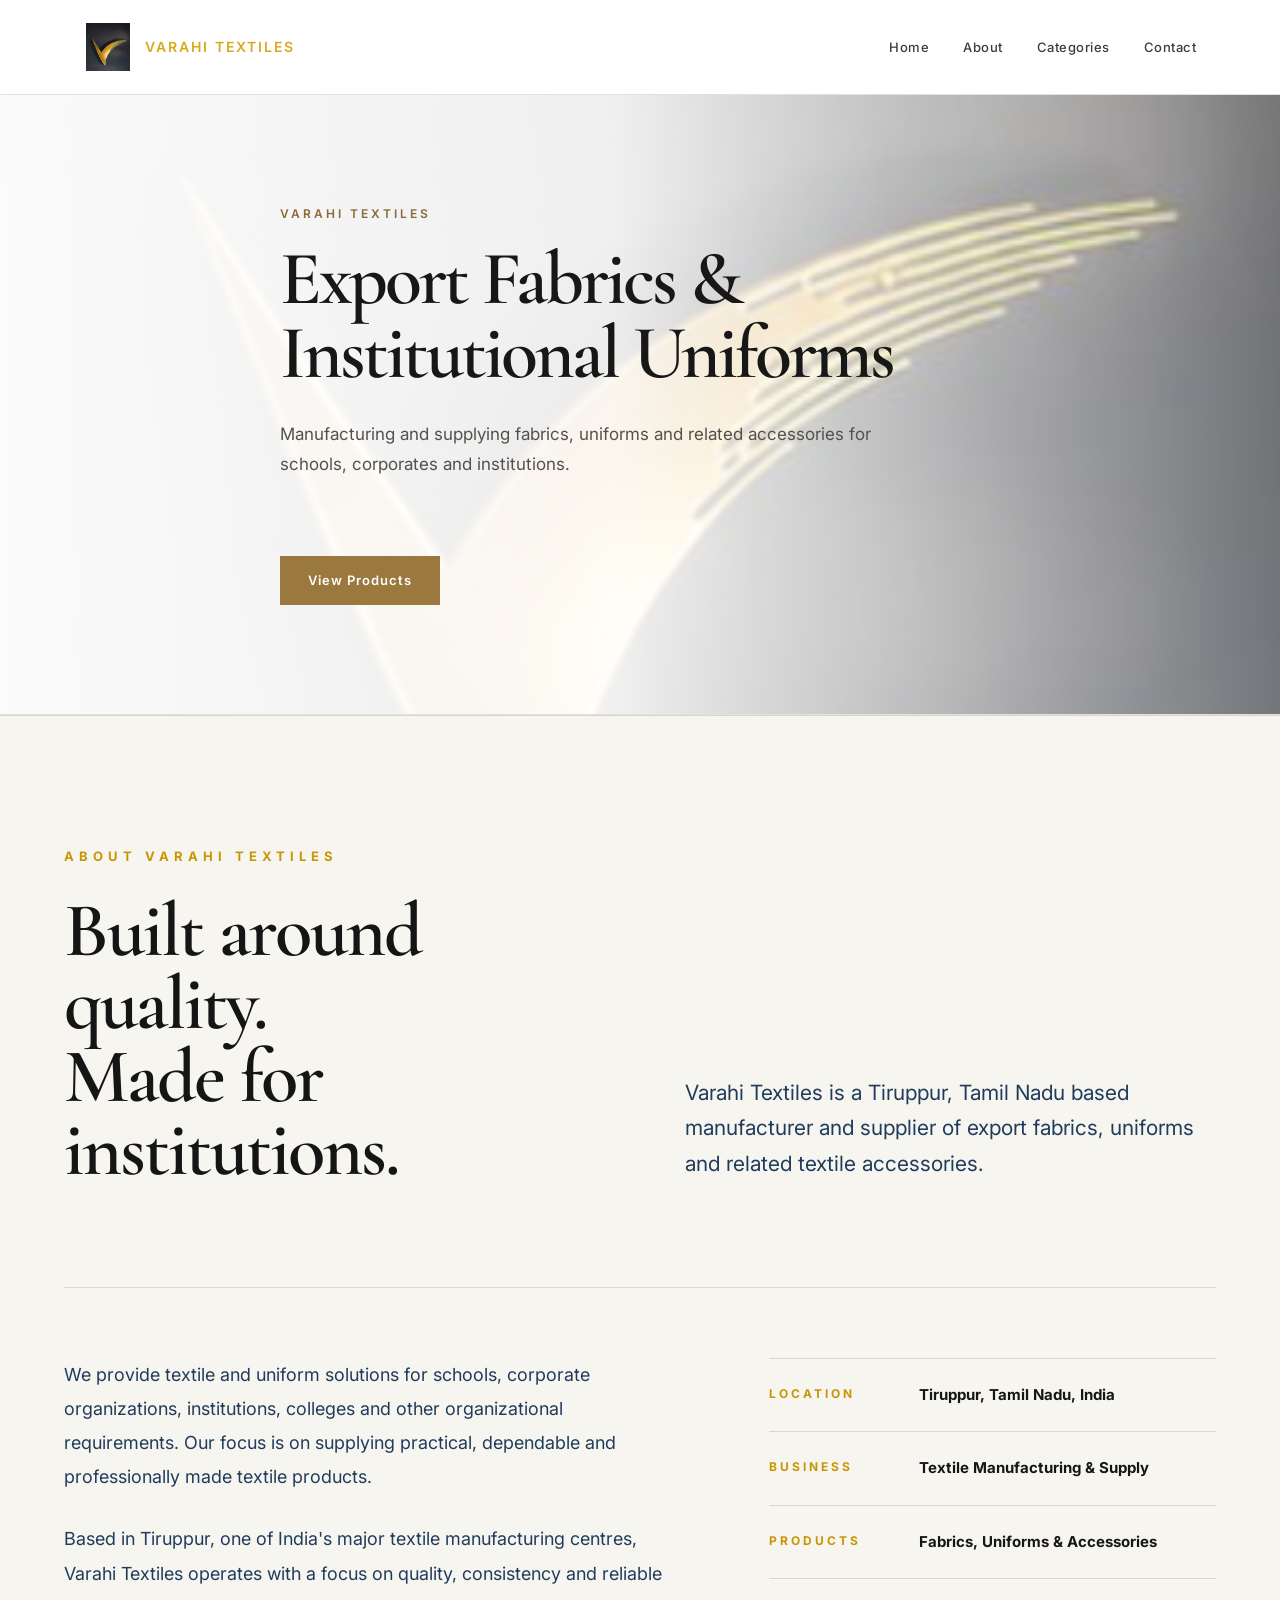
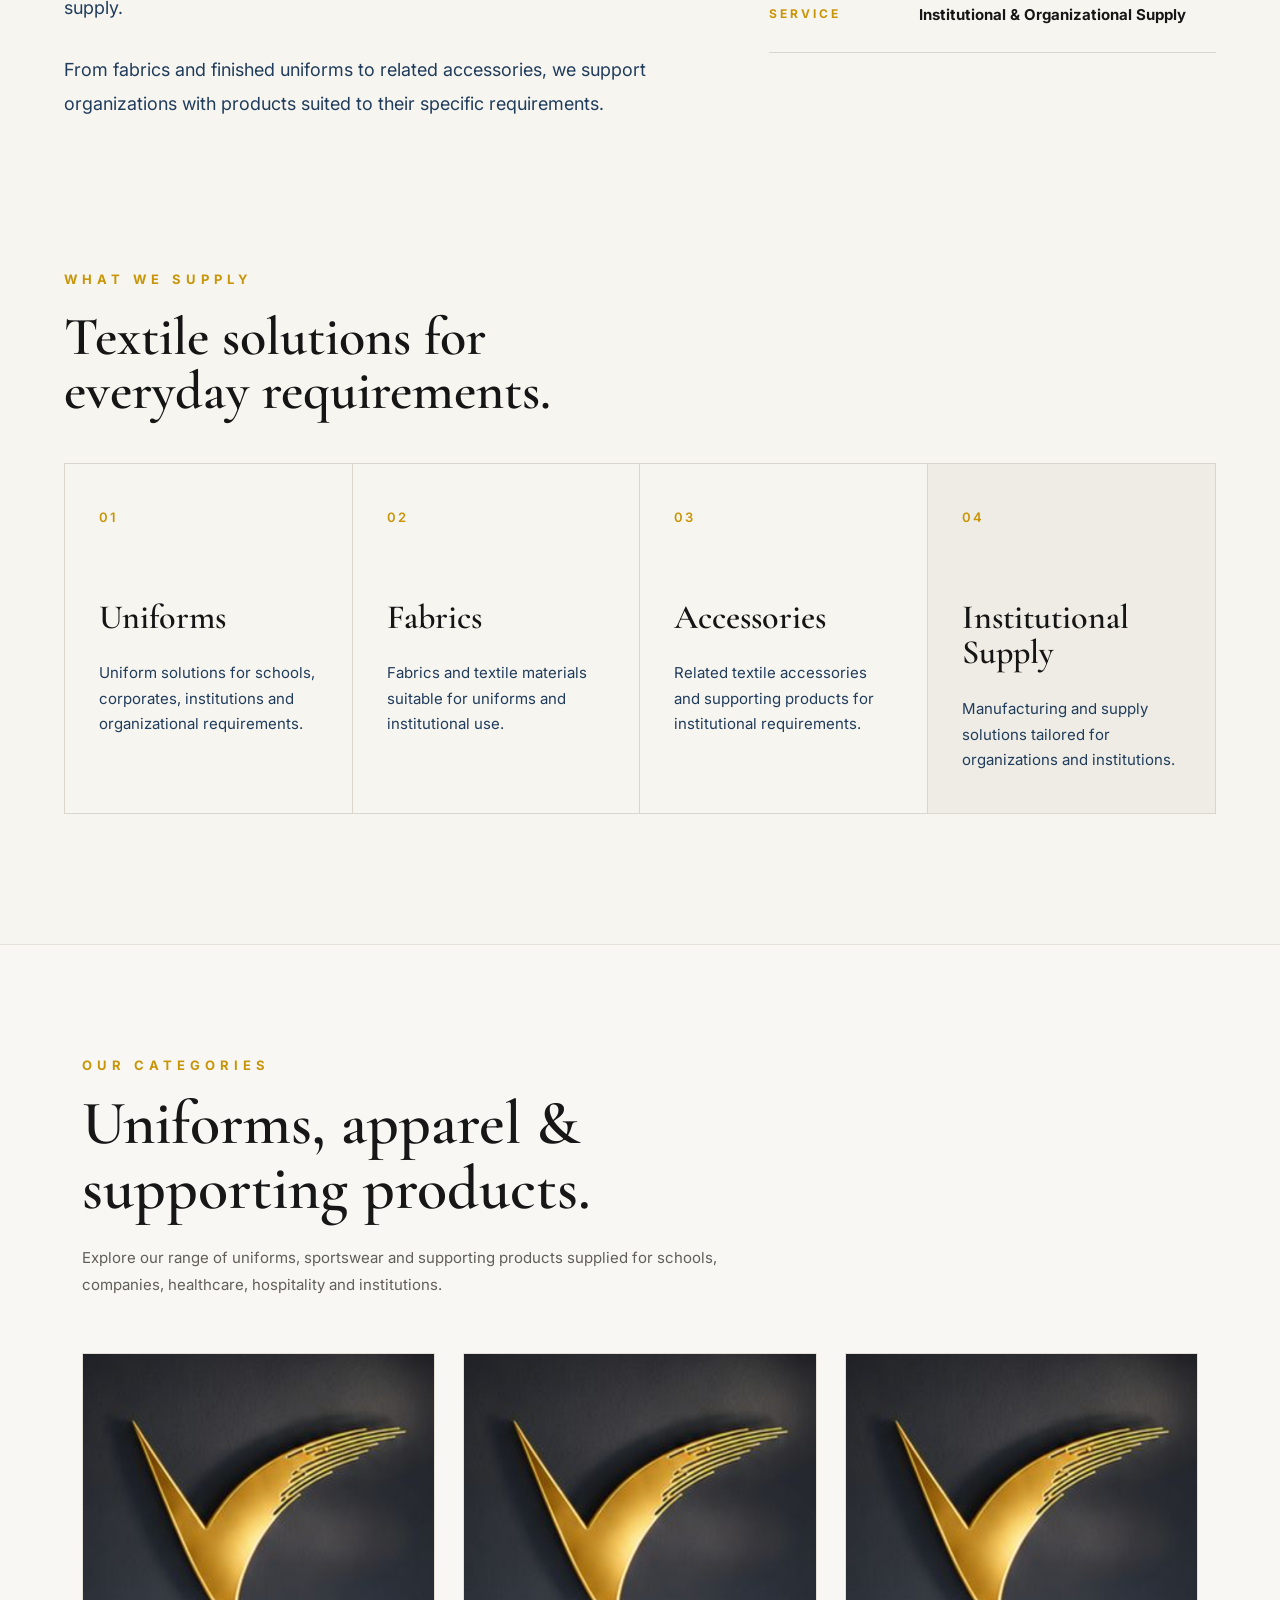
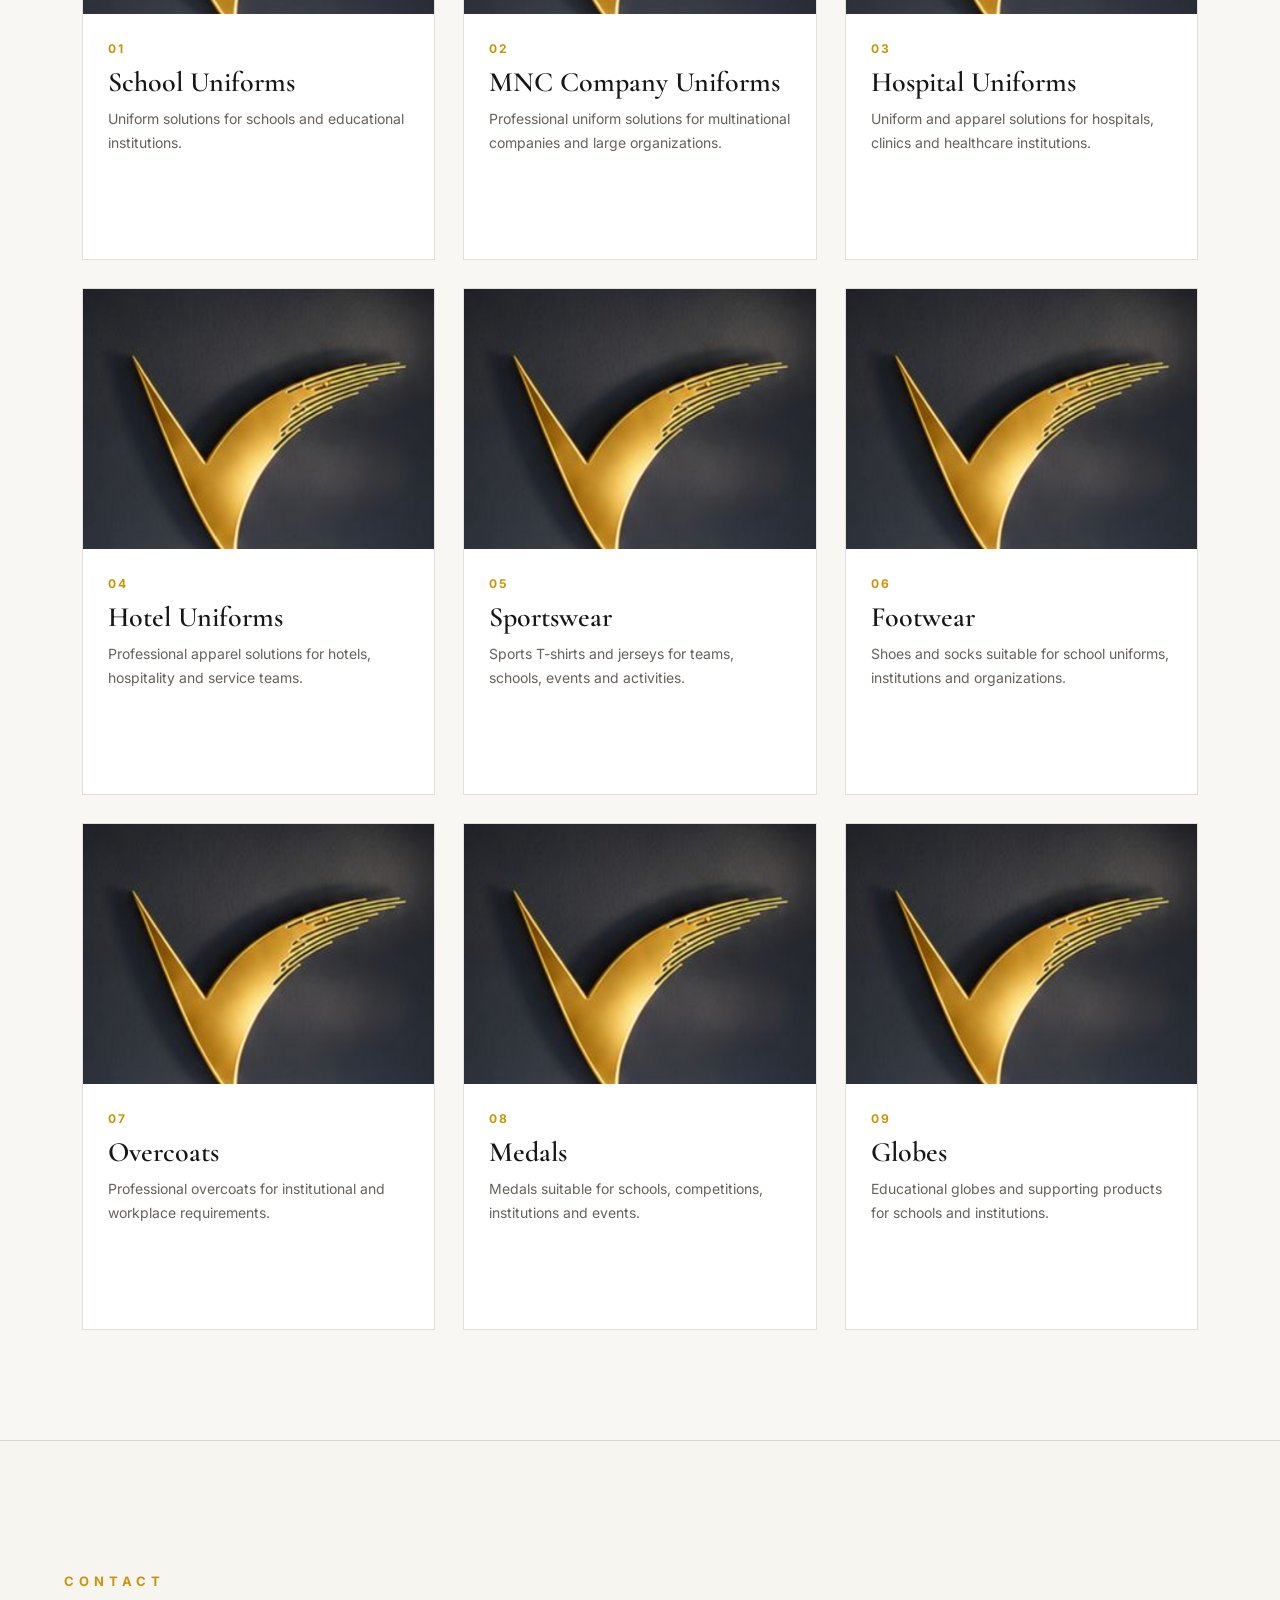
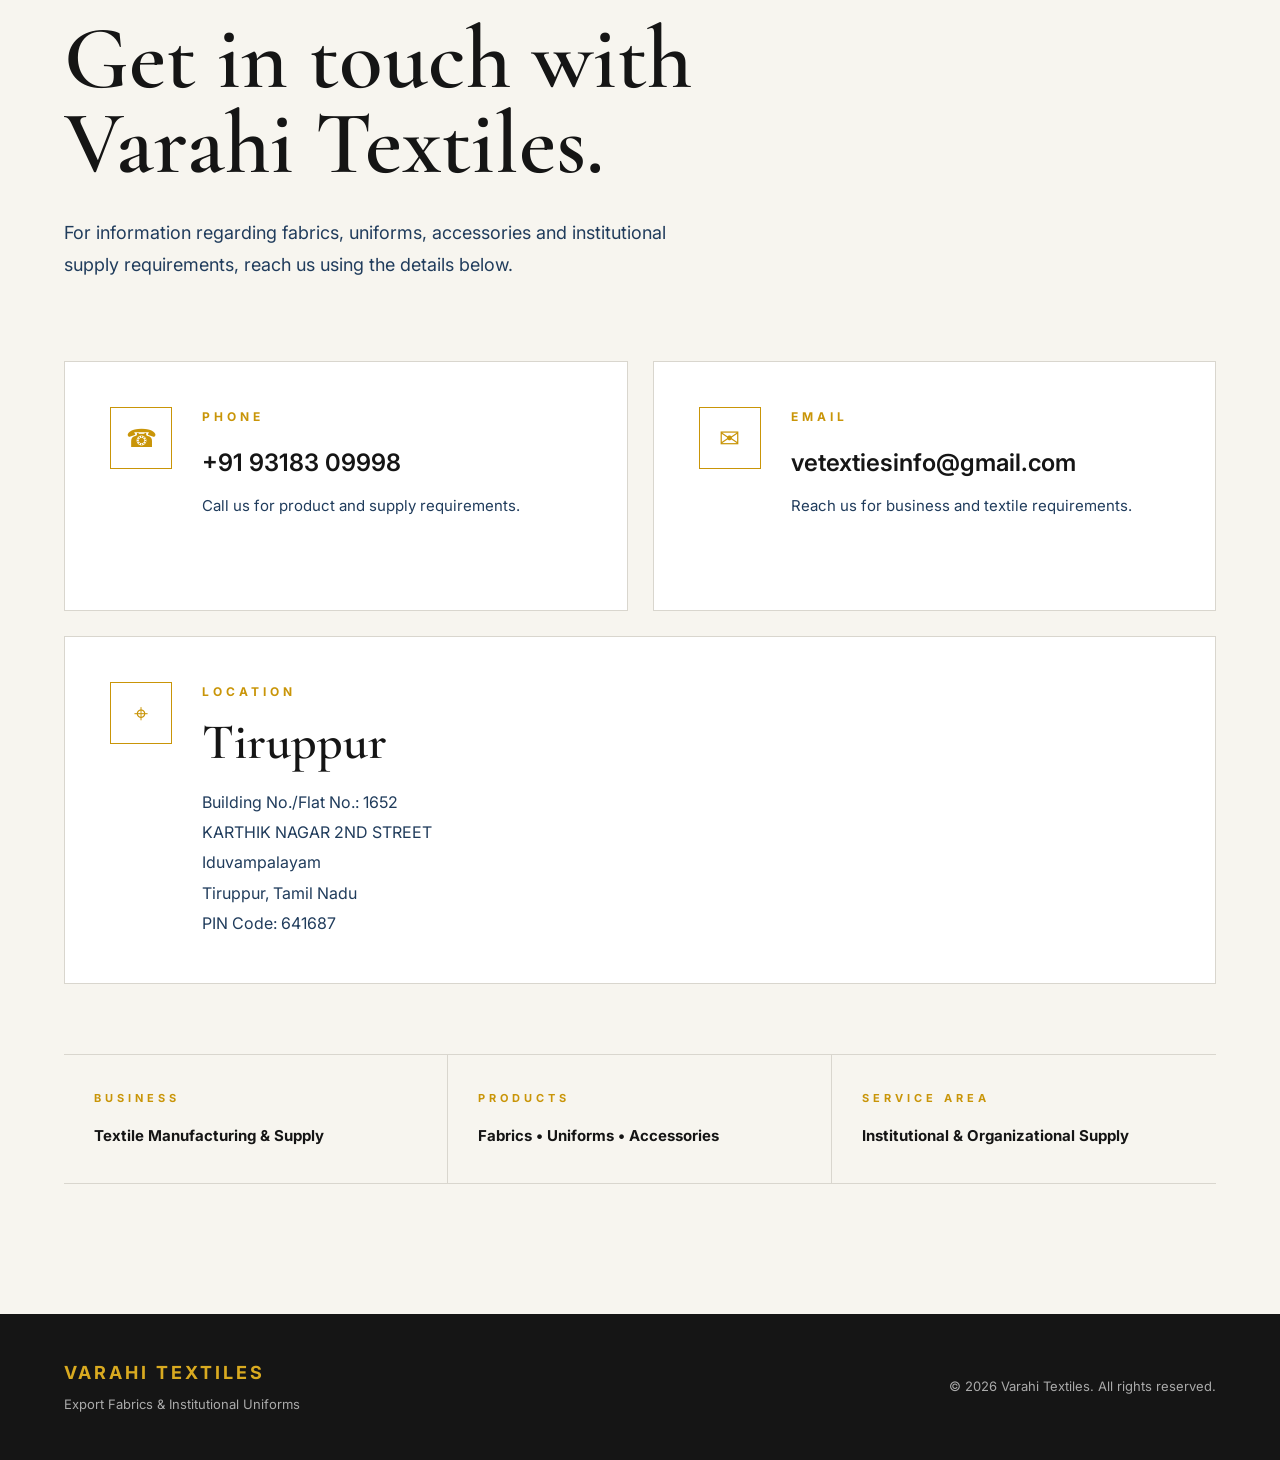
==== index.html @ 5b07af9d "Initial Varahi Textiles website" ====
﻿<!DOCTYPE html>
<html lang="en">

<head>
    <meta charset="UTF-8">
    <meta name="viewport" content="width=device-width, initial-scale=1.0">

    <meta name="description"
        content="Varahi Textiles - Manufacturer and supplier of export fabrics, uniforms and textile solutions for schools, corporates and institutions.">

    <title>Varahi Textiles | Export Fabrics & Uniforms</title>

    <!-- Google Fonts -->
    <link rel="preconnect" href="https://fonts.googleapis.com">
    <link rel="preconnect" href="https://fonts.gstatic.com" crossorigin>

    <link
        href="https://fonts.googleapis.com/css2?family=Cormorant+Garamond:wght@500;600;700&family=Inter:wght@400;500;600;700&display=swap"
        rel="stylesheet">

    <!-- CSS -->
    <link rel="icon" type="image/png" href="images/logo.png">
    <link rel="stylesheet" href="css/style.css">
</head>


<body>

    <!-- ================= HEADER ================= -->

    <header class="site-header">

        <div class="container nav-container">

            <a href="#home" class="brand">

                <img src="images/logo.png" alt="Varahi Textiles Logo">

                <span>VARAHI TEXTILES</span>

            </a>


            <nav class="nav-menu" id="navMenu">

                <a href="#home">Home</a>

                <a href="#about">About</a>

                <a href="#categories">Categories</a>

                <a href="#contact">Contact</a>

            </nav>


            <button class="menu-toggle"
                id="menuToggle"
                aria-label="Open navigation menu">

                ☰

            </button>

        </div>

    </header>



    <main>


        <!-- ================= HERO ================= -->

        <section id="home" class="hero">

            <div class="container hero-content">

                <p class="eyebrow">
                    VARAHI TEXTILES
                </p>


                <h1>
                    Export Fabrics &amp;<br>
                    Institutional Uniforms
                </h1>


                <p class="hero-text">
                    Manufacturing and supplying fabrics, uniforms and
                    related accessories for schools, corporates and
                    institutions.
                </p>


                <a href="#categories" class="gold-button">
                    View Products
                </a>

            </div>

        </section>



        <!-- ================= ABOUT ================= -->

        <section id="about" class="about-section">

            <div class="container">


                <div class="about-top">

                    <div class="about-title">

                        <p class="section-label">
                            ABOUT VARAHI TEXTILES
                        </p>

                        <h2>
                            Built around quality.<br>
                            Made for institutions.
                        </h2>

                    </div>


                    <div class="about-intro">

                        <p>
                            Varahi Textiles is a Tiruppur, Tamil Nadu based
                            manufacturer and supplier of export fabrics,
                            uniforms and related textile accessories.
                        </p>

                    </div>

                </div>



                <div class="about-main">


                    <div class="about-description">

                        <p>
                            We provide textile and uniform solutions for
                            schools, corporate organizations, institutions,
                            colleges and other organizational requirements.
                            Our focus is on supplying practical,
                            dependable and professionally made textile
                            products.
                        </p>


                        <p>
                            Based in Tiruppur, one of India's major textile
                            manufacturing centres, Varahi Textiles operates
                            with a focus on quality, consistency and reliable
                            supply.
                        </p>


                        <p>
                            From fabrics and finished uniforms to related
                            accessories, we support organizations with
                            products suited to their specific requirements.
                        </p>

                    </div>



                    <div class="about-facts">


                        <div class="fact-row">

                            <span>LOCATION</span>

                            <strong>
                                Tiruppur, Tamil Nadu, India
                            </strong>

                        </div>


                        <div class="fact-row">

                            <span>BUSINESS</span>

                            <strong>
                                Textile Manufacturing &amp; Supply
                            </strong>

                        </div>


                        <div class="fact-row">

                            <span>PRODUCTS</span>

                            <strong>
                                Fabrics, Uniforms &amp; Accessories
                            </strong>

                        </div>


                        <div class="fact-row">

                            <span>SERVICE</span>

                            <strong>
                                Institutional &amp; Organizational Supply
                            </strong>

                        </div>


                    </div>

                </div>



                <!-- WHAT WE SUPPLY -->

                <div class="supply-section">

                    <div class="supply-heading">

                        <p class="section-label">
                            WHAT WE SUPPLY
                        </p>

                        <h3>
                            Textile solutions for<br>
                            everyday requirements.
                        </h3>

                    </div>


                    <div class="supply-grid">


                        <div class="supply-card">

                            <span class="card-number">
                                01
                            </span>

                            <h4>
                                Uniforms
                            </h4>

                            <p>
                                Uniform solutions for schools,
                                corporates, institutions and
                                organizational requirements.
                            </p>

                        </div>



                        <div class="supply-card">

                            <span class="card-number">
                                02
                            </span>

                            <h4>
                                Fabrics
                            </h4>

                            <p>
                                Fabrics and textile materials suitable
                                for uniforms and institutional use.
                            </p>

                        </div>



                        <div class="supply-card">

                            <span class="card-number">
                                03
                            </span>

                            <h4>
                                Accessories
                            </h4>

                            <p>
                                Related textile accessories and
                                supporting products for institutional
                                requirements.
                            </p>

                        </div>



                        <div class="supply-card featured-card">

                            <span class="card-number">
                                04
                            </span>

                            <h4>
                                Institutional
                                Supply
                            </h4>

                            <p>
                                Manufacturing and supply solutions
                                tailored for organizations and
                                institutions.
                            </p>

                        </div>


                    </div>

                </div>

            </div>

        </section>



        <!-- ================= CATEGORIES ================= -->

<section id="categories" class="categories-section">

    <div class="container categories-container">

        <div class="categories-header">
            <p class="section-label">OUR CATEGORIES</p>

            <h2>
                Uniforms, apparel &<br>
                supporting products.
            </h2>

            <p class="categories-intro">
                Explore our range of uniforms, sportswear and supporting
                products supplied for schools, companies, healthcare,
                hospitality and institutions.
            </p>
        </div>


        <div class="categories-grid">

            <!-- 01 SCHOOL UNIFORMS -->
            <article class="category-card">
                <div class="category-image">
                    <img src="images/school-uniform.jpg"
                         alt="School Uniforms">
                </div>

                <div class="category-content">
                    <span class="category-number">01</span>
                    <h3>School Uniforms</h3>
                    <p>
                        Uniform solutions for schools and educational
                        institutions.
                    </p>
                </div>
            </article>


            <!-- 02 MNC COMPANY UNIFORMS -->
            <article class="category-card">
                <div class="category-image">
                    <img src="images/mnc-uniform.jpg"
                         alt="MNC Company Uniforms">
                </div>

                <div class="category-content">
                    <span class="category-number">02</span>
                    <h3>MNC Company Uniforms</h3>
                    <p>
                        Professional uniform solutions for multinational
                        companies and large organizations.
                    </p>
                </div>
            </article>


            <!-- 03 HOSPITAL UNIFORMS -->
            <article class="category-card">
                <div class="category-image">
                    <img src="images/hospital-uniform.jpg"
                         alt="Hospital Uniforms">
                </div>

                <div class="category-content">
                    <span class="category-number">03</span>
                    <h3>Hospital Uniforms</h3>
                    <p>
                        Uniform and apparel solutions for hospitals,
                        clinics and healthcare institutions.
                    </p>
                </div>
            </article>


            <!-- 04 HOTEL UNIFORMS -->
            <article class="category-card">
                <div class="category-image">
                    <img src="images/hotel-uniform.jpg"
                         alt="Hotel Uniforms">
                </div>

                <div class="category-content">
                    <span class="category-number">04</span>
                    <h3>Hotel Uniforms</h3>
                    <p>
                        Professional apparel solutions for hotels,
                        hospitality and service teams.
                    </p>
                </div>
            </article>


            <!-- 05 SPORTSWEAR -->
            <article class="category-card">
                <div class="category-image">
                    <img src="images/sports-tshirts.jpg"
                         alt="Sports T-Shirts and Jerseys">
                </div>

                <div class="category-content">
                    <span class="category-number">05</span>
                    <h3>Sportswear</h3>
                    <p>
                        Sports T-shirts and jerseys for teams, schools,
                        events and activities.
                    </p>
                </div>
            </article>


            <!-- 06 FOOTWEAR -->
            <article class="category-card">
                <div class="category-image">
                    <img src="images/shoes.jpg"
                         alt="Shoes and Socks">
                </div>

                <div class="category-content">
                    <span class="category-number">06</span>
                    <h3>Footwear</h3>
                    <p>
                        Shoes and socks suitable for school uniforms,
                        institutions and organizations.
                    </p>
                </div>
            </article>


            <!-- 07 OVERCOATS -->
            <article class="category-card">
                <div class="category-image">
                    <img src="images/overcoats.jpg"
                         alt="Overcoats">
                </div>

                <div class="category-content">
                    <span class="category-number">07</span>
                    <h3>Overcoats</h3>
                    <p>
                        Professional overcoats for institutional and
                        workplace requirements.
                    </p>
                </div>
            </article>


            <!-- 08 MEDALS -->
            <article class="category-card">
                <div class="category-image">
                    <img src="images/medals.jpg"
                         alt="Medals">
                </div>

                <div class="category-content">
                    <span class="category-number">08</span>
                    <h3>Medals</h3>
                    <p>
                        Medals suitable for schools, competitions,
                        institutions and events.
                    </p>
                </div>
            </article>


            <!-- 09 GLOBES -->
            <article class="category-card">
                <div class="category-image">
                    <img src="images/globes.jpg"
                         alt="Globes">
                </div>

                <div class="category-content">
                    <span class="category-number">09</span>
                    <h3>Globes</h3>
                    <p>
                        Educational globes and supporting products for
                        schools and institutions.
                    </p>
                </div>
            </article>

        </div>

    </div>

</section>



        <!-- ================= CONTACT ================= -->

        <section id="contact" class="contact-section">

            <div class="container">


                <div class="contact-heading">

                    <p class="section-label">
                        CONTACT
                    </p>

                    <h2>
                        Get in touch with<br>
                        Varahi Textiles.
                    </h2>

                    <p>
                        For information regarding fabrics, uniforms,
                        accessories and institutional supply requirements,
                        reach us using the details below.
                    </p>

                </div>



                <div class="contact-grid">


                    <!-- PHONE -->

                    <div class="contact-card">

                        <div class="contact-icon">
                            ☎
                        </div>

                        <div class="contact-card-content">

                            <span>
                                PHONE
                            </span>

                            <a href="tel:+919318309998">
                                +91 93183 09998
                            </a>

                            <p>
                                Call us for product and supply
                                requirements.
                            </p>

                        </div>

                    </div>



                    <!-- EMAIL -->

                    <div class="contact-card">

                        <div class="contact-icon">
                            ✉
                        </div>

                        <div class="contact-card-content">

                            <span>
                                EMAIL
                            </span>

                            <a href="mailto:vetextiesinfo@gmail.com">
                                vetextiesinfo@gmail.com
                            </a>

                            <p>
                                Reach us for business and
                                textile requirements.
                            </p>

                        </div>

                    </div>



                    <!-- LOCATION -->

                    <div class="contact-card location-card">

                        <div class="contact-icon">
                            ⌖
                        </div>

                        <div class="contact-card-content">

                            <span>
                                LOCATION
                            </span>

                            <h3>
                                Tiruppur
                            </h3>

                            <p class="address">

                                Building No./Flat No.: 1652<br>
                                KARTHIK NAGAR 2ND STREET<br>
                                Iduvampalayam<br>
                                Tiruppur, Tamil Nadu<br>
                                PIN Code: 641687

                            </p>

                        </div>

                    </div>


                </div>



                <!-- CONTACT INFORMATION -->

                <div class="contact-bottom">


                    <div>

                        <span>
                            BUSINESS
                        </span>

                        <strong>
                            Textile Manufacturing &amp; Supply
                        </strong>

                    </div>


                    <div>

                        <span>
                            PRODUCTS
                        </span>

                        <strong>
                            Fabrics • Uniforms • Accessories
                        </strong>

                    </div>


                    <div>

                        <span>
                            SERVICE AREA
                        </span>

                        <strong>
                            Institutional &amp; Organizational Supply
                        </strong>

                    </div>


                </div>


            </div>

        </section>


    </main>



    <!-- ================= FOOTER ================= -->

    <footer class="site-footer">

        <div class="container footer-content">

            <div>

                <span class="footer-brand">
                    VARAHI TEXTILES
                </span>

                <p>
                    Export Fabrics &amp; Institutional Uniforms
                </p>

            </div>


            <p class="copyright">
                © 2026 Varahi Textiles. All rights reserved.
            </p>

        </div>

    </footer>



    <!-- JavaScript -->

    <script src="js/script.js"></script>

</body>

</html>
---- css/style.css ----
﻿/* =====================================================
   VARAHI TEXTILES
   MAIN STYLESHEET
===================================================== */


/* =====================================================
   RESET
===================================================== */

* {
    margin: 0;
    padding: 0;
    box-sizing: border-box;
}


html {
    scroll-behavior: smooth;
}


body {
    font-family: "Inter", sans-serif;
    background: #f7f5ef;
    color: #151515;
    line-height: 1.6;
}


img {
    max-width: 100%;
    display: block;
}


a {
    text-decoration: none;
    color: inherit;
}


button {
    font-family: inherit;
}


/* =====================================================
   VARIABLES
===================================================== */

:root {

    --black: #151515;

    --dark: #1b1b1b;

    --cream: #f7f5ef;

    --cream-dark: #eeece4;

    --white: #ffffff;

    --gold: #c99508;

    --gold-light: #d9aa20;

    --text: #203c5c;

    --border: #d9d6ce;

}


/* =====================================================
   CONTAINER
===================================================== */

.container {

    width: min(1180px, 90%);

    margin: 0 auto;

}


/* =====================================================
   HEADER
===================================================== */

.site-header {

    position: sticky;

    top: 0;

    z-index: 1000;

    background: var(--black);

    border-bottom: 1px solid #292929;

}


.nav-container {

    min-height: 94px;

    display: flex;

    align-items: center;

    justify-content: space-between;

}


/* BRAND */

.brand {

    display: flex;

    align-items: center;

    gap: 18px;

}


.brand img {

    width: 62px;

    height: 62px;

    object-fit: cover;

}


.brand span {

    color: var(--gold-light);

    font-size: 22px;

    font-weight: 700;

    letter-spacing: 2px;

}


/* NAVIGATION */

.nav-menu {

    display: flex;

    align-items: center;

    gap: 48px;

}


.nav-menu a {

    color: white;

    font-size: 16px;

    transition: 0.3s ease;

}


.nav-menu a:hover {

    color: var(--gold-light);

}


/* MOBILE MENU */

.menu-toggle {

    display: none;

    background: none;

    border: none;

    color: white;

    font-size: 28px;

    cursor: pointer;

}


/* =====================================================
   HERO
===================================================== */

.hero {

    min-height: 680px;

    display: flex;

    align-items: center;

    background: var(--cream);

}


.hero-content {

    padding: 90px 0;

}


.eyebrow {

    color: var(--gold);

    font-size: 14px;

    font-weight: 600;

    letter-spacing: 5px;

    margin-bottom: 28px;

}


.hero h1 {

    max-width: 850px;

    font-family: "Cormorant Garamond", serif;

    font-size: clamp(65px, 8vw, 108px);

    line-height: 0.95;

    font-weight: 600;

    letter-spacing: -3px;

}


.hero-text {

    max-width: 680px;

    margin-top: 40px;

    color: var(--text);

    font-size: 19px;

    line-height: 1.8;

}


.gold-button {

    display: inline-block;

    margin-top: 42px;

    padding: 18px 38px;

    background: var(--gold-light);

    color: #111;

    font-weight: 600;

    transition: 0.3s ease;

}


.gold-button:hover {

    background: var(--gold);

    transform: translateY(-2px);

}


/* =====================================================
   SECTION LABEL
===================================================== */

.section-label {

    color: var(--gold);

    font-size: 13px;

    font-weight: 700;

    letter-spacing: 5px;

}


/* =====================================================
   ABOUT
===================================================== */

.about-section {

    padding: 130px 0;

    background: var(--cream);

    border-top: 1px solid var(--border);

}


.about-top {

    display: grid;

    grid-template-columns: 1fr 1fr;

    gap: 90px;

    align-items: end;

}


.about-title h2 {

    margin-top: 28px;

    font-family: "Cormorant Garamond", serif;

    font-size: clamp(55px, 6vw, 82px);

    line-height: 0.95;

    font-weight: 600;

    letter-spacing: -2px;

}


.about-intro {

    padding-bottom: 5px;

}


.about-intro p {

    color: var(--text);

    font-size: 21px;

    line-height: 1.7;

}


/* ABOUT MAIN */

.about-main {

    display: grid;

    grid-template-columns: 1.15fr 0.85fr;

    gap: 100px;

    margin-top: 100px;

    padding-top: 70px;

    border-top: 1px solid var(--border);

}


.about-description p {

    max-width: 720px;

    color: var(--text);

    font-size: 18px;

    line-height: 1.9;

    margin-bottom: 28px;

}


/* FACTS */

.about-facts {

    border-top: 1px solid var(--border);

}


.fact-row {

    display: grid;

    grid-template-columns: 120px 1fr;

    gap: 30px;

    padding: 25px 0;

    border-bottom: 1px solid var(--border);

}


.fact-row span {

    color: var(--gold);

    font-size: 12px;

    font-weight: 700;

    letter-spacing: 3px;

}


.fact-row strong {

    color: #161616;

    font-size: 15px;

    line-height: 1.5;

}


/* =====================================================
   WHAT WE SUPPLY
===================================================== */

.supply-section {

    margin-top: 120px;

}


.supply-heading {

    margin-bottom: 45px;

}


.supply-heading h3 {

    margin-top: 20px;

    font-family: "Cormorant Garamond", serif;

    font-size: 54px;

    line-height: 1;

    font-weight: 600;

}


/* SUPPLY GRID */

.supply-grid {

    display: grid;

    grid-template-columns: repeat(4, 1fr);

    border: 1px solid var(--border);

}


.supply-card {

    min-height: 330px;

    padding: 40px 34px;

    border-right: 1px solid var(--border);

    transition: 0.3s ease;

}


.supply-card:last-child {

    border-right: none;

}


.supply-card:hover {

    background: white;

}


.card-number {

    color: var(--gold);

    font-size: 13px;

    font-weight: 600;

    letter-spacing: 2px;

}


.supply-card h4 {

    margin-top: 70px;

    font-family: "Cormorant Garamond", serif;

    font-size: 34px;

    line-height: 1.05;

    font-weight: 600;

}


.supply-card p {

    margin-top: 25px;

    color: var(--text);

    font-size: 15px;

    line-height: 1.7;

}


.featured-card {

    background: var(--cream-dark);

}


/* =====================================================
   CATEGORIES
===================================================== */

.categories-section {

    padding: 130px 0;

    background: #f4f2ec;

    border-top: 1px solid var(--border);

}


.categories-heading {

    margin-bottom: 65px;

}


.categories-heading h2 {

    margin-top: 25px;

    font-family: "Cormorant Garamond", serif;

    font-size: clamp(60px, 7vw, 90px);

    line-height: 0.95;

    font-weight: 600;

}


.categories-heading > p:last-child {

    max-width: 600px;

    margin-top: 25px;

    color: var(--text);

    font-size: 17px;

}


/* CATEGORY GRID */

.category-grid {

    display: grid;

    grid-template-columns: repeat(3, 1fr);

    gap: 28px;

}


.category-card {

    background: white;

    border: 1px solid var(--border);

    transition: 0.3s ease;

}


.category-card:hover {

    transform: translateY(-5px);

}


.category-image {

    height: 300px;

    background: #202126;

    display: flex;

    align-items: center;

    justify-content: center;

    overflow: hidden;

}


.category-image img {

    width: 100%;

    height: 100%;

    object-fit: cover;

}


.category-content {

    padding: 30px;

}


.category-content > span {

    color: var(--gold);

    font-size: 12px;

    font-weight: 700;

    letter-spacing: 2px;

}


.category-content h3 {

    margin-top: 14px;

    font-family: "Cormorant Garamond", serif;

    font-size: 34px;

    line-height: 1;

}


.category-content p {

    margin-top: 16px;

    color: var(--text);

    font-size: 15px;

    line-height: 1.7;

}


/* =====================================================
   CONTACT
===================================================== */

.contact-section {

    padding: 130px 0;

    background: var(--cream);

    border-top: 1px solid var(--border);

}


.contact-heading {

    max-width: 850px;

}


.contact-heading h2 {

    margin-top: 25px;

    font-family: "Cormorant Garamond", serif;

    font-size: clamp(60px, 7vw, 90px);

    line-height: 0.95;

    font-weight: 600;

}


.contact-heading > p:last-child {

    max-width: 650px;

    margin-top: 30px;

    color: var(--text);

    font-size: 18px;

    line-height: 1.8;

}


/* CONTACT GRID */

.contact-grid {

    display: grid;

    grid-template-columns: repeat(2, 1fr);

    gap: 25px;

    margin-top: 80px;

}


.contact-card {

    min-height: 250px;

    padding: 45px;

    background: white;

    border: 1px solid var(--border);

    display: flex;

    gap: 30px;

    align-items: flex-start;

    transition: 0.3s ease;

}


.contact-card:hover {

    transform: translateY(-3px);

    border-color: #c8c4ba;

}


/* LOCATION TAKES FULL WIDTH */

.location-card {

    grid-column: 1 / -1;

    min-height: 280px;

}


/* CONTACT ICON */

.contact-icon {

    width: 62px;

    height: 62px;

    flex-shrink: 0;

    display: flex;

    align-items: center;

    justify-content: center;

    border: 1px solid var(--gold);

    color: var(--gold);

    font-size: 25px;

}


/* CONTACT CONTENT */

.contact-card-content {

    display: flex;

    flex-direction: column;

}


.contact-card-content > span {

    color: var(--gold);

    font-size: 12px;

    font-weight: 700;

    letter-spacing: 4px;

}


.contact-card-content > a {

    margin-top: 17px;

    font-size: 24px;

    font-weight: 600;

    color: #151515;

}


.contact-card-content > a:hover {

    color: var(--gold);

}


.contact-card-content > p {

    margin-top: 12px;

    color: var(--text);

    font-size: 15px;

}


/* LOCATION */

.contact-card-content h3 {

    margin-top: 15px;

    font-family: "Cormorant Garamond", serif;

    font-size: 50px;

    line-height: 1;

    font-weight: 600;

}


.address {

    margin-top: 20px !important;

    color: var(--text);

    font-size: 16px !important;

    line-height: 1.9 !important;

}


/* =====================================================
   CONTACT BOTTOM
===================================================== */

.contact-bottom {

    display: grid;

    grid-template-columns: repeat(3, 1fr);

    margin-top: 70px;

    border-top: 1px solid var(--border);

    border-bottom: 1px solid var(--border);

}


.contact-bottom > div {

    padding: 35px 30px;

    border-right: 1px solid var(--border);

}


.contact-bottom > div:last-child {

    border-right: none;

}


.contact-bottom span {

    display: block;

    color: var(--gold);

    font-size: 11px;

    font-weight: 700;

    letter-spacing: 4px;

}


.contact-bottom strong {

    display: block;

    margin-top: 17px;

    font-size: 15px;

    line-height: 1.5;

}


/* =====================================================
   FOOTER
===================================================== */

.site-footer {

    padding: 45px 0;

    background: var(--black);

    color: white;

}


.footer-content {

    display: flex;

    align-items: center;

    justify-content: space-between;

    gap: 30px;

}


.footer-brand {

    color: var(--gold-light);

    font-weight: 700;

    letter-spacing: 3px;

    font-size: 18px;

}


.footer-content p {

    margin-top: 7px;

    color: #aaa;

    font-size: 13px;

}


.copyright {

    margin-top: 0 !important;

}


/* =====================================================
   RESPONSIVE
===================================================== */

@media (max-width: 1000px) {


    .nav-menu {

        gap: 25px;

    }


    .about-top {

        grid-template-columns: 1fr;

        gap: 40px;

    }


    .about-main {

        grid-template-columns: 1fr;

        gap: 60px;

    }


    .supply-grid {

        grid-template-columns: repeat(2, 1fr);

    }


    .supply-card {

        border-bottom: 1px solid var(--border);

    }


    .supply-card:nth-child(2) {

        border-right: none;

    }


    .category-grid {

        grid-template-columns: repeat(2, 1fr);

    }

}


/* =====================================================
   MOBILE
===================================================== */

@media (max-width: 700px) {


    .container {

        width: min(92%, 1180px);

    }


    /* HEADER */

    .nav-container {

        min-height: 78px;

    }


    .brand {

        gap: 12px;

    }


    .brand img {

        width: 48px;

        height: 48px;

    }


    .brand span {

        font-size: 16px;

        letter-spacing: 1.5px;

    }


    .nav-menu {

        display: none;

        position: absolute;

        top: 78px;

        left: 0;

        width: 100%;

        background: var(--black);

        flex-direction: column;

        align-items: flex-start;

        gap: 0;

        padding: 10px 5% 25px;

    }


    .nav-menu.active {

        display: flex;

    }


    .nav-menu a {

        width: 100%;

        padding: 15px 0;

        border-bottom: 1px solid #292929;

    }


    .menu-toggle {

        display: block;

    }


    /* HERO */

    .hero {

        min-height: 600px;

    }


    .hero-content {

        padding: 70px 0;

    }


    .hero h1 {

        font-size: 60px;

        letter-spacing: -2px;

    }


    .hero-text {

        font-size: 17px;

    }


    /* ABOUT */

    .about-section,
    .categories-section,
    .contact-section {

        padding: 90px 0;

    }


    .about-title h2 {

        font-size: 55px;

    }


    .about-main {

        margin-top: 70px;

        padding-top: 50px;

    }


    .fact-row {

        grid-template-columns: 1fr;

        gap: 8px;

    }


    .supply-section {

        margin-top: 90px;

    }


    .supply-heading h3 {

        font-size: 45px;

    }


    .supply-grid {

        grid-template-columns: 1fr;

    }


    .supply-card {

        border-right: none;

    }


    .supply-card:nth-child(2) {

        border-right: none;

    }


    /* CATEGORIES */

    .categories-heading h2 {

        font-size: 58px;

    }


    .category-grid {

        grid-template-columns: 1fr;

    }


    /* CONTACT */

    .contact-heading h2 {

        font-size: 58px;

    }


    .contact-grid {

        grid-template-columns: 1fr;

        margin-top: 60px;

    }


    .location-card {

        grid-column: auto;

    }


    .contact-card {

        padding: 30px;

        flex-direction: column;

        min-height: auto;

    }


    .contact-card-content > a {

        font-size: 20px;

        word-break: break-word;

    }


    .contact-card-content h3 {

        font-size: 44px;

    }


    .contact-bottom {

        grid-template-columns: 1fr;

    }


    .contact-bottom > div {

        border-right: none;

        border-bottom: 1px solid var(--border);

    }


    .contact-bottom > div:last-child {

        border-bottom: none;

    }


    /* FOOTER */

    .footer-content {

        flex-direction: column;

        align-items: flex-start;

    }

}
/* ========================================
   CATEGORIES SECTION
======================================== */

.categories-section {
    padding: 120px 0 140px;
    background: #f7f5ef;
}

.categories-container {
    max-width: 1180px;
    margin: 0 auto;
}

.categories-header {
    max-width: 760px;
    margin-bottom: 65px;
}

.categories-header h2 {
    margin: 18px 0 25px;
    font-family: "Cormorant Garamond", serif;
    font-size: 64px;
    line-height: 0.98;
    font-weight: 600;
    color: #111111;
}

.categories-intro {
    max-width: 650px;
    margin: 0;
    font-family: "Inter", sans-serif;
    font-size: 17px;
    line-height: 1.8;
    color: #284d73;
}

.categories-grid {
    display: grid;
    grid-template-columns: repeat(3, 1fr);
    gap: 30px;
}

.category-card {
    background: #ffffff;
    border: 1px solid #ddd9cf;
    overflow: hidden;
    transition: transform 0.3s ease, box-shadow 0.3s ease;
}

.category-card:hover {
    transform: translateY(-6px);
    box-shadow: 0 18px 40px rgba(0, 0, 0, 0.08);
}

.category-image {
    width: 100%;
    height: 280px;
    overflow: hidden;
    background: #202124;
}

.category-image img {
    width: 100%;
    height: 100%;
    display: block;
    object-fit: cover;
    transition: transform 0.5s ease;
}

.category-card:hover .category-image img {
    transform: scale(1.04);
}

.category-content {
    min-height: 245px;
    padding: 32px 34px 36px;
}

.category-number {
    display: block;
    margin-bottom: 24px;
    font-family: "Inter", sans-serif;
    font-size: 14px;
    font-weight: 600;
    letter-spacing: 0.22em;
    color: #c99618;
}

.category-content h3 {
    margin: 0 0 18px;
    font-family: "Cormorant Garamond", serif;
    font-size: 34px;
    line-height: 1.05;
    font-weight: 600;
    color: #111111;
}

.category-content p {
    margin: 0;
    font-family: "Inter", sans-serif;
    font-size: 15.5px;
    line-height: 1.7;
    color: #284d73;
}


/* ========================================
   CATEGORY RESPONSIVE
======================================== */

@media (max-width: 900px) {

    .categories-section {
        padding: 90px 0 100px;
    }

    .categories-container {
        padding: 0 25px;
    }

    .categories-header h2 {
        font-size: 52px;
    }

    .categories-grid {
        grid-template-columns: repeat(2, 1fr);
        gap: 22px;
    }

    .category-image {
        height: 240px;
    }

    .category-content {
        min-height: 220px;
        padding: 28px;
    }

    .category-content h3 {
        font-size: 31px;
    }
}


@media (max-width: 600px) {

    .categories-section {
        padding: 70px 0 80px;
    }

    .categories-container {
        padding: 0 18px;
    }

    .categories-header {
        margin-bottom: 45px;
    }

    .categories-header h2 {
        font-size: 43px;
    }

    .categories-intro {
        font-size: 15px;
    }

    .categories-grid {
        grid-template-columns: 1fr;
        gap: 20px;
    }

    .category-image {
        height: 250px;
    }

    .category-content {
        min-height: auto;
        padding: 27px;
    }

    .category-content h3 {
        font-size: 32px;
    }

    .category-content p {
        font-size: 15px;
    }
}


/* ========================================
   SMOOTH SCROLLING
======================================== */

html {
    scroll-behavior: smooth;
}

section {
    scroll-margin-top: 90px;
}


/* ========================================
   MOBILE NAVIGATION
======================================== */

@media (max-width: 768px) {

    .nav-container {
        position: relative;
    }

    .menu-toggle {
        display: flex;
        align-items: center;
        justify-content: center;

        width: 42px;
        height: 42px;

        border: 1px solid #d8d4ca;
        background: #ffffff;

        font-size: 22px;
        cursor: pointer;

        color: #111111;
    }

    .nav-menu {
        position: absolute;

        top: calc(100% + 10px);
        left: 18px;
        right: 18px;

        display: none;
        flex-direction: column;

        padding: 18px;

        background: #ffffff;
        border: 1px solid #ddd9cf;

        box-shadow: 0 15px 35px rgba(0, 0, 0, 0.08);

        z-index: 1000;
    }

    .nav-menu.active {
        display: flex;
    }

    .nav-menu a {
        padding: 12px 8px;
    }
}


@media (min-width: 769px) {

    .menu-toggle {
        display: none;
    }

}


/* ========================================
   PROFESSIONAL HERO SECTION
======================================== */

.hero {
    min-height: 620px;
    display: flex;
    align-items: center;

    background:
        linear-gradient(
            90deg,
            rgba(255,255,255,0.98) 0%,
            rgba(255,255,255,0.92) 48%,
            rgba(255,255,255,0.35) 100%
        ),
        url("../images/school-uniform.jpg") center / cover no-repeat;

    border-bottom: 1px solid #e5e1d8;
}

.hero-content {
    max-width: 760px;
    padding: 90px 20px;
}

.eyebrow {
    margin-bottom: 18px;

    font-size: 12px;
    font-weight: 600;
    letter-spacing: 3px;

    color: #8b6b35;
}

.hero h1 {
    margin: 0;

    font-family: "Cormorant Garamond", serif;
    font-size: clamp(48px, 6vw, 76px);
    font-weight: 600;
    line-height: 0.98;

    color: #171717;
}

.hero-text {
    max-width: 600px;

    margin: 28px 0 34px;

    font-size: 17px;
    line-height: 1.8;

    color: #55504a;
}

.gold-button {
    display: inline-flex;
    align-items: center;
    justify-content: center;

    padding: 14px 28px;

    background: #9a783e;
    color: #ffffff;

    text-decoration: none;

    font-size: 13px;
    font-weight: 600;
    letter-spacing: 1px;

    transition: 0.25s ease;
}

.gold-button:hover {
    background: #765a2d;
    transform: translateY(-2px);
}


/* ========================================
   HERO MOBILE
======================================== */

@media (max-width: 768px) {

    .hero {
        min-height: 560px;

        background:
            linear-gradient(
                180deg,
                rgba(255,255,255,0.96),
                rgba(255,255,255,0.82)
            ),
            url("../images/school-uniform.jpg") center / cover no-repeat;
    }

    .hero-content {
        padding: 70px 22px;
    }

    .hero h1 {
        font-size: 50px;
    }

    .hero-text {
        font-size: 15px;
        line-height: 1.7;
    }
}


/* ========================================
   CATEGORIES SECTION
======================================== */

.categories-section {
    padding: 110px 20px;
    background: #f8f7f4;
    border-top: 1px solid #e5e1d8;
}

.categories-container {
    max-width: 1200px;
    margin: 0 auto;
}

.categories-header {
    max-width: 700px;
    margin-bottom: 55px;
}

.categories-header .section-label {
    margin-bottom: 16px;
}

.categories-header h2 {
    margin: 0 0 22px;

    font-family: "Cormorant Garamond", serif;
    font-size: clamp(42px, 5vw, 62px);
    font-weight: 600;
    line-height: 1.05;

    color: #171717;
}

.categories-intro {
    max-width: 650px;

    margin: 0;

    font-size: 15px;
    line-height: 1.8;

    color: #625e58;
}


/* ========================================
   CATEGORY GRID
======================================== */

.categories-grid {
    display: grid;

    grid-template-columns: repeat(3, 1fr);

    gap: 28px;
}


/* ========================================
   CATEGORY CARD
======================================== */

.category-card {
    overflow: hidden;

    background: #ffffff;

    border: 1px solid #e3dfd6;

    transition:
        transform 0.3s ease,
        box-shadow 0.3s ease;
}

.category-card:hover {
    transform: translateY(-5px);

    box-shadow: 0 18px 40px rgba(0, 0, 0, 0.08);
}


/* ========================================
   CATEGORY IMAGE
======================================== */

.category-image {
    width: 100%;
    height: 260px;

    overflow: hidden;

    background: #eeeeeb;
}

.category-image img {
    width: 100%;
    height: 100%;

    display: block;

    object-fit: cover;

    transition: transform 0.4s ease;
}

.category-card:hover .category-image img {
    transform: scale(1.04);
}


/* ========================================
   CATEGORY CONTENT
======================================== */

.category-content {
    padding: 25px 25px 28px;
}

.category-number {
    display: block;

    margin-bottom: 10px;

    font-size: 11px;
    font-weight: 600;
    letter-spacing: 2px;

    color: #9a783e;
}

.category-content h3 {
    margin: 0 0 10px;

    font-family: "Cormorant Garamond", serif;
    font-size: 28px;
    font-weight: 600;

    color: #171717;
}

.category-content p {
    margin: 0;

    font-size: 14px;
    line-height: 1.7;

    color: #66615a;
}


/* ========================================
   TABLET
======================================== */

@media (max-width: 950px) {

    .categories-grid {
        grid-template-columns: repeat(2, 1fr);
    }

}


/* ========================================
   MOBILE
======================================== */

@media (max-width: 600px) {

    .categories-section {
        padding: 80px 18px;
    }

    .categories-header {
        margin-bottom: 40px;
    }

    .categories-grid {
        grid-template-columns: 1fr;
        gap: 22px;
    }

    .category-image {
        height: 240px;
    }

    .category-content {
        padding: 22px;
    }

}


/* ========================================
   PROFESSIONAL HEADER
======================================== */

.site-header {
    position: sticky;
    top: 0;
    z-index: 1000;

    width: 100%;

    background: rgba(255, 255, 255, 0.97);

    border-bottom: 1px solid #e5e1d8;

    backdrop-filter: blur(10px);
}

.nav-container {
    max-width: 1200px;
    height: 82px;

    margin: 0 auto;
    padding: 0 20px;

    display: flex;
    align-items: center;
    justify-content: space-between;
}


/* ========================================
   BRAND
======================================== */

.brand {
    display: flex;
    align-items: center;
    gap: 13px;

    text-decoration: none;

    color: #171717;
}

.brand img {
    width: 48px;
    height: 48px;

    object-fit: contain;

    display: block;
}

.brand span {
    font-family: "Inter", sans-serif;

    font-size: 14px;
    font-weight: 600;

    letter-spacing: 2px;

    white-space: nowrap;
}


/* ========================================
   DESKTOP NAVIGATION
======================================== */

.nav-menu {
    display: flex;
    align-items: center;

    gap: 34px;
}

.nav-menu a {
    position: relative;

    padding: 8px 0;

    color: #3f3b36;

    text-decoration: none;

    font-size: 13px;
    font-weight: 500;

    letter-spacing: 0.5px;

    transition: color 0.25s ease;
}

.nav-menu a::after {
    content: "";

    position: absolute;

    left: 0;
    bottom: 0;

    width: 0;
    height: 1px;

    background: #9a783e;

    transition: width 0.25s ease;
}

.nav-menu a:hover {
    color: #9a783e;
}

.nav-menu a:hover::after {
    width: 100%;
}


/* ========================================
   MOBILE MENU BUTTON
======================================== */

.menu-toggle {
    border: 0;

    background: transparent;

    color: #171717;

    font-size: 25px;

    cursor: pointer;

    padding: 5px;
}


/* ========================================
   MOBILE HEADER
======================================== */

@media (max-width: 768px) {

    .nav-container {
        height: 72px;
        padding: 0 18px;
    }

    .brand img {
        width: 43px;
        height: 43px;
    }

    .brand span {
        font-size: 12px;
        letter-spacing: 1.5px;
    }

    .nav-menu {
        left: 18px;
        right: 18px;
        top: calc(100% + 8px);

        gap: 0;
    }

    .nav-menu a {
        width: 100%;

        padding: 14px 8px;

        border-bottom: 1px solid #eeeae2;
    }

    .nav-menu a:last-child {
        border-bottom: 0;
    }

}
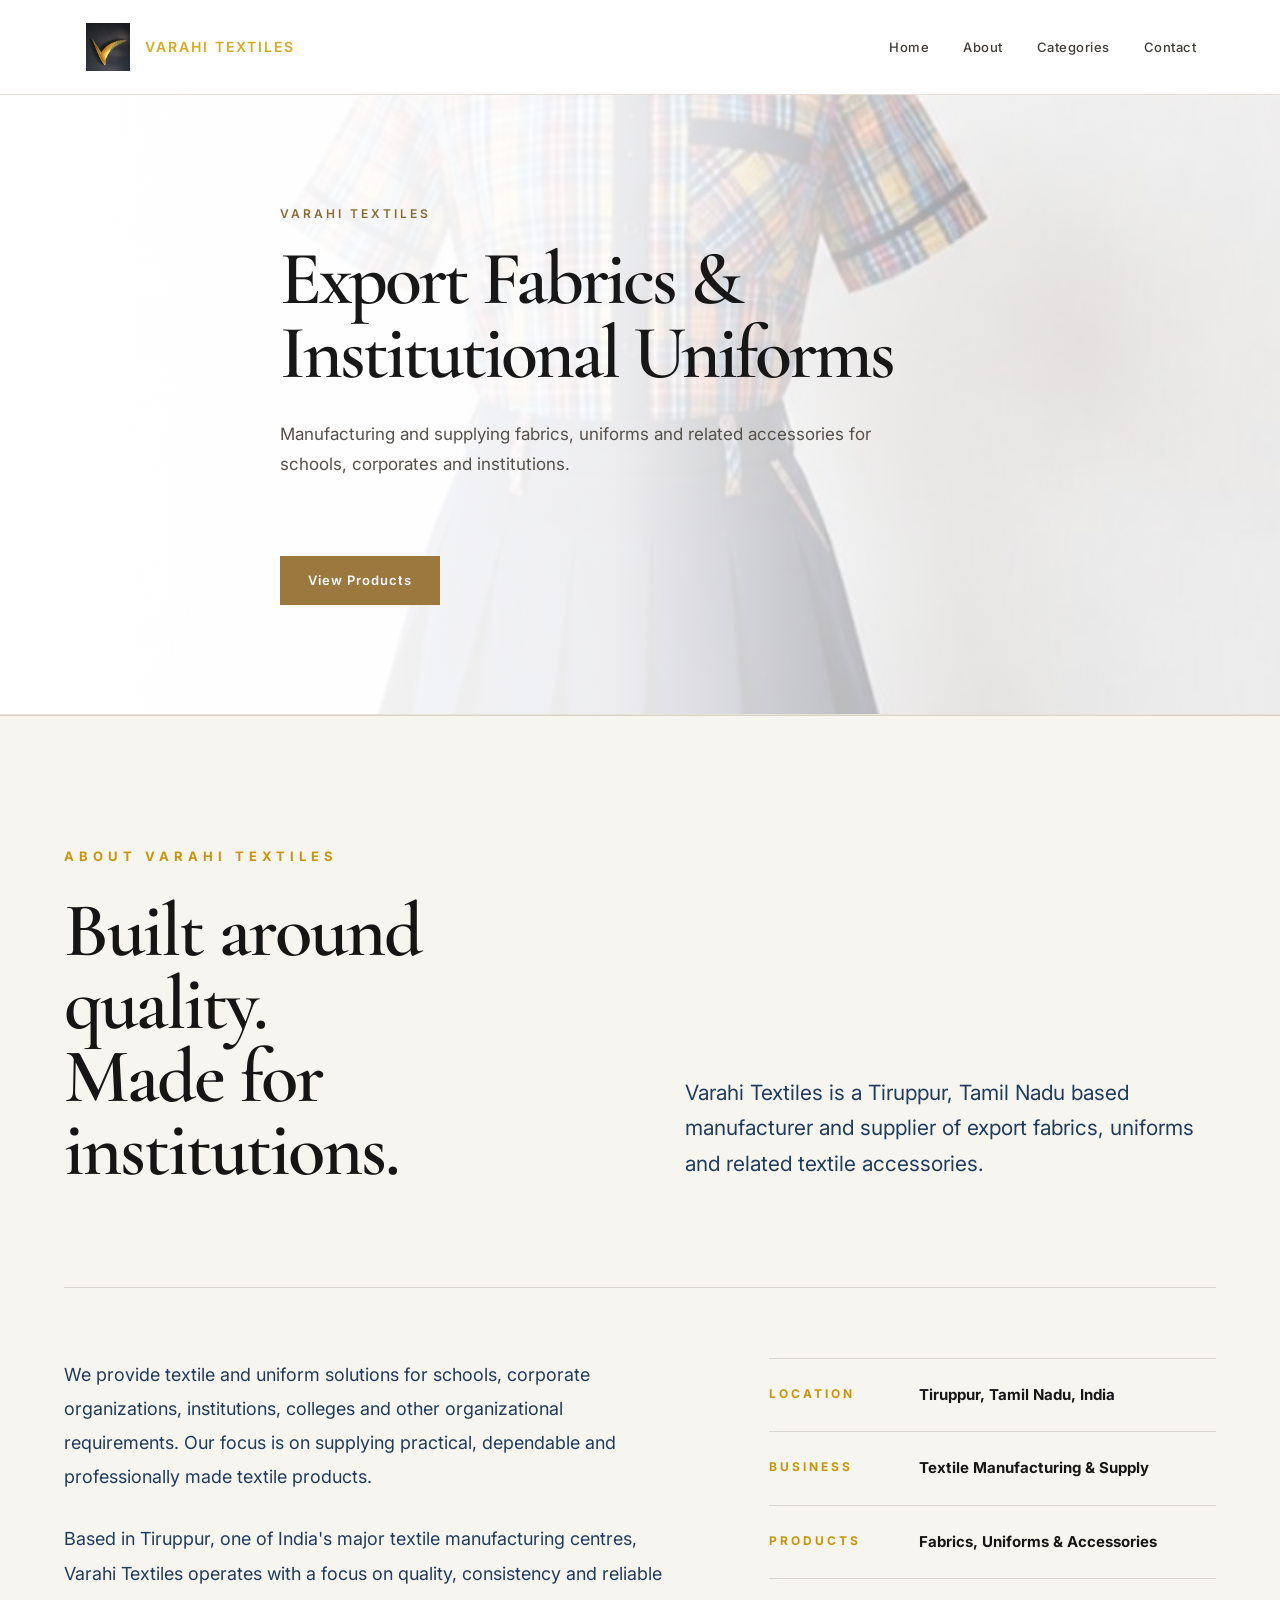
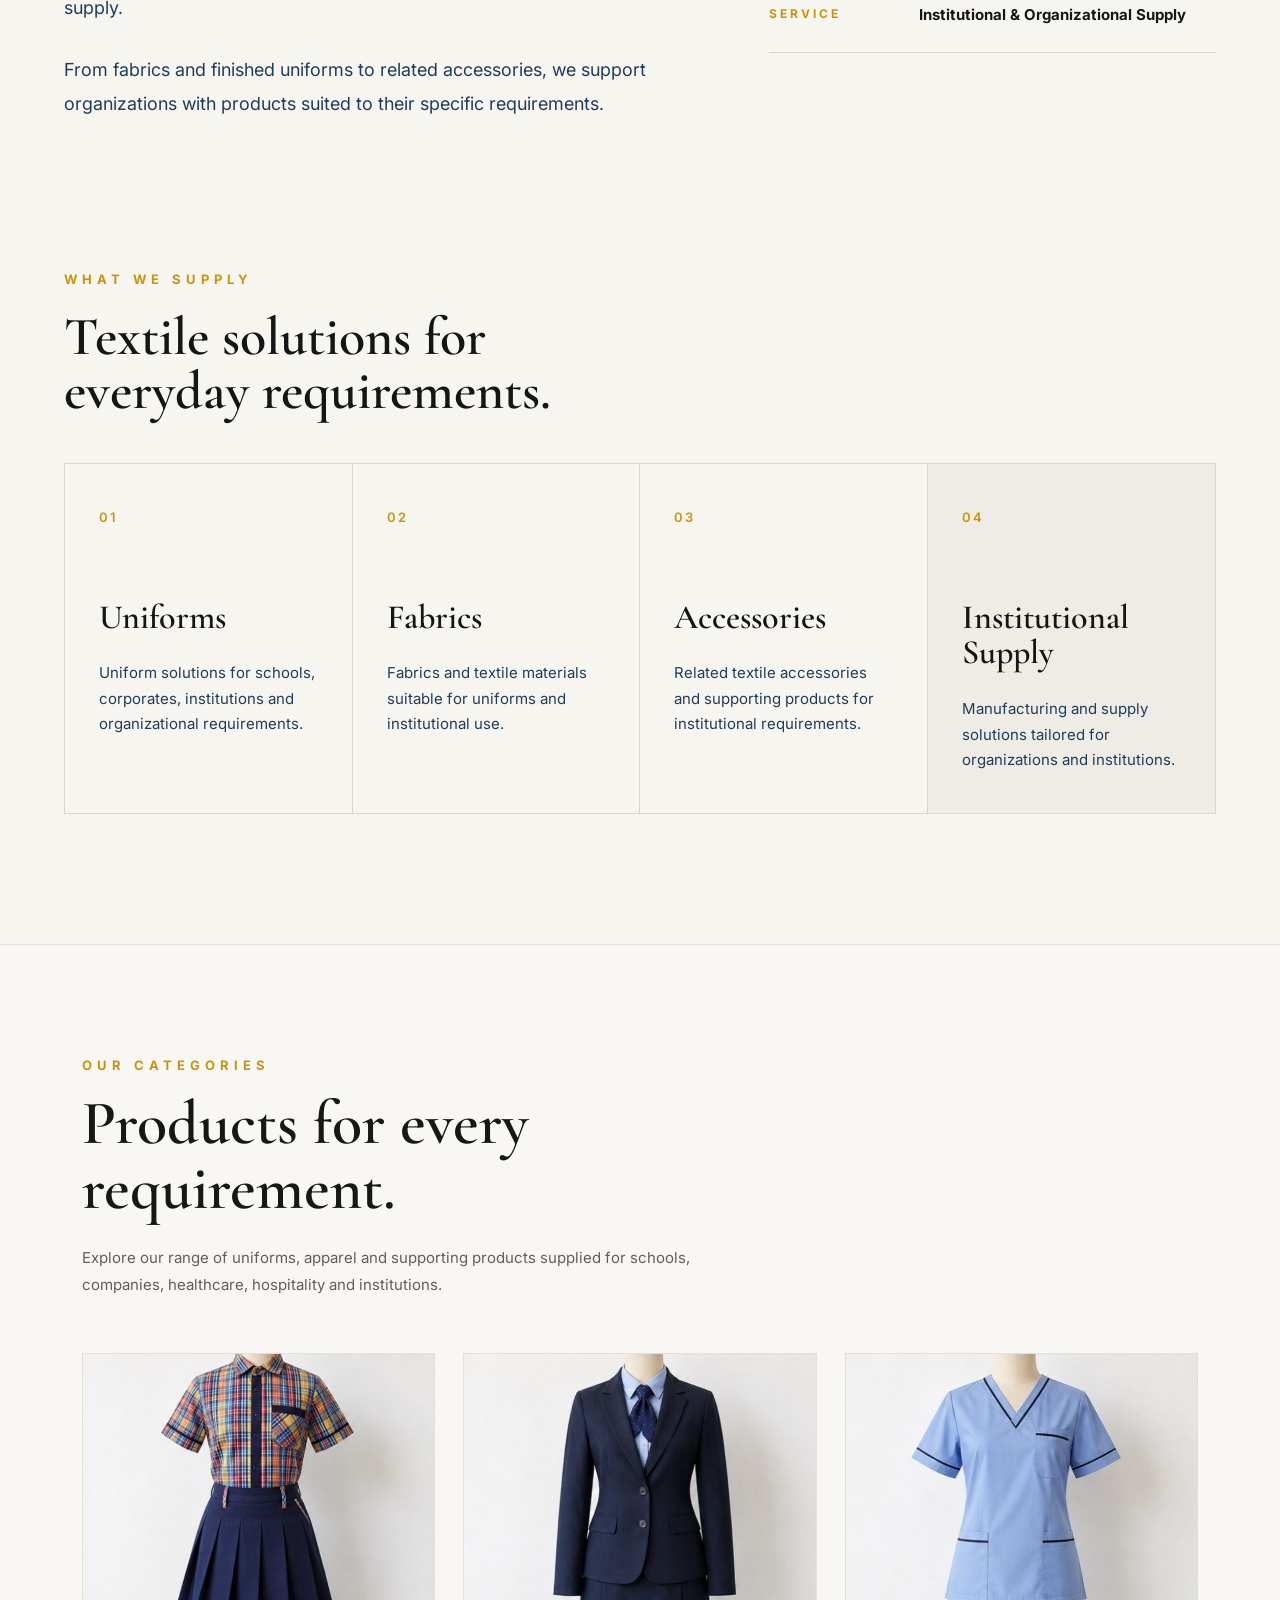
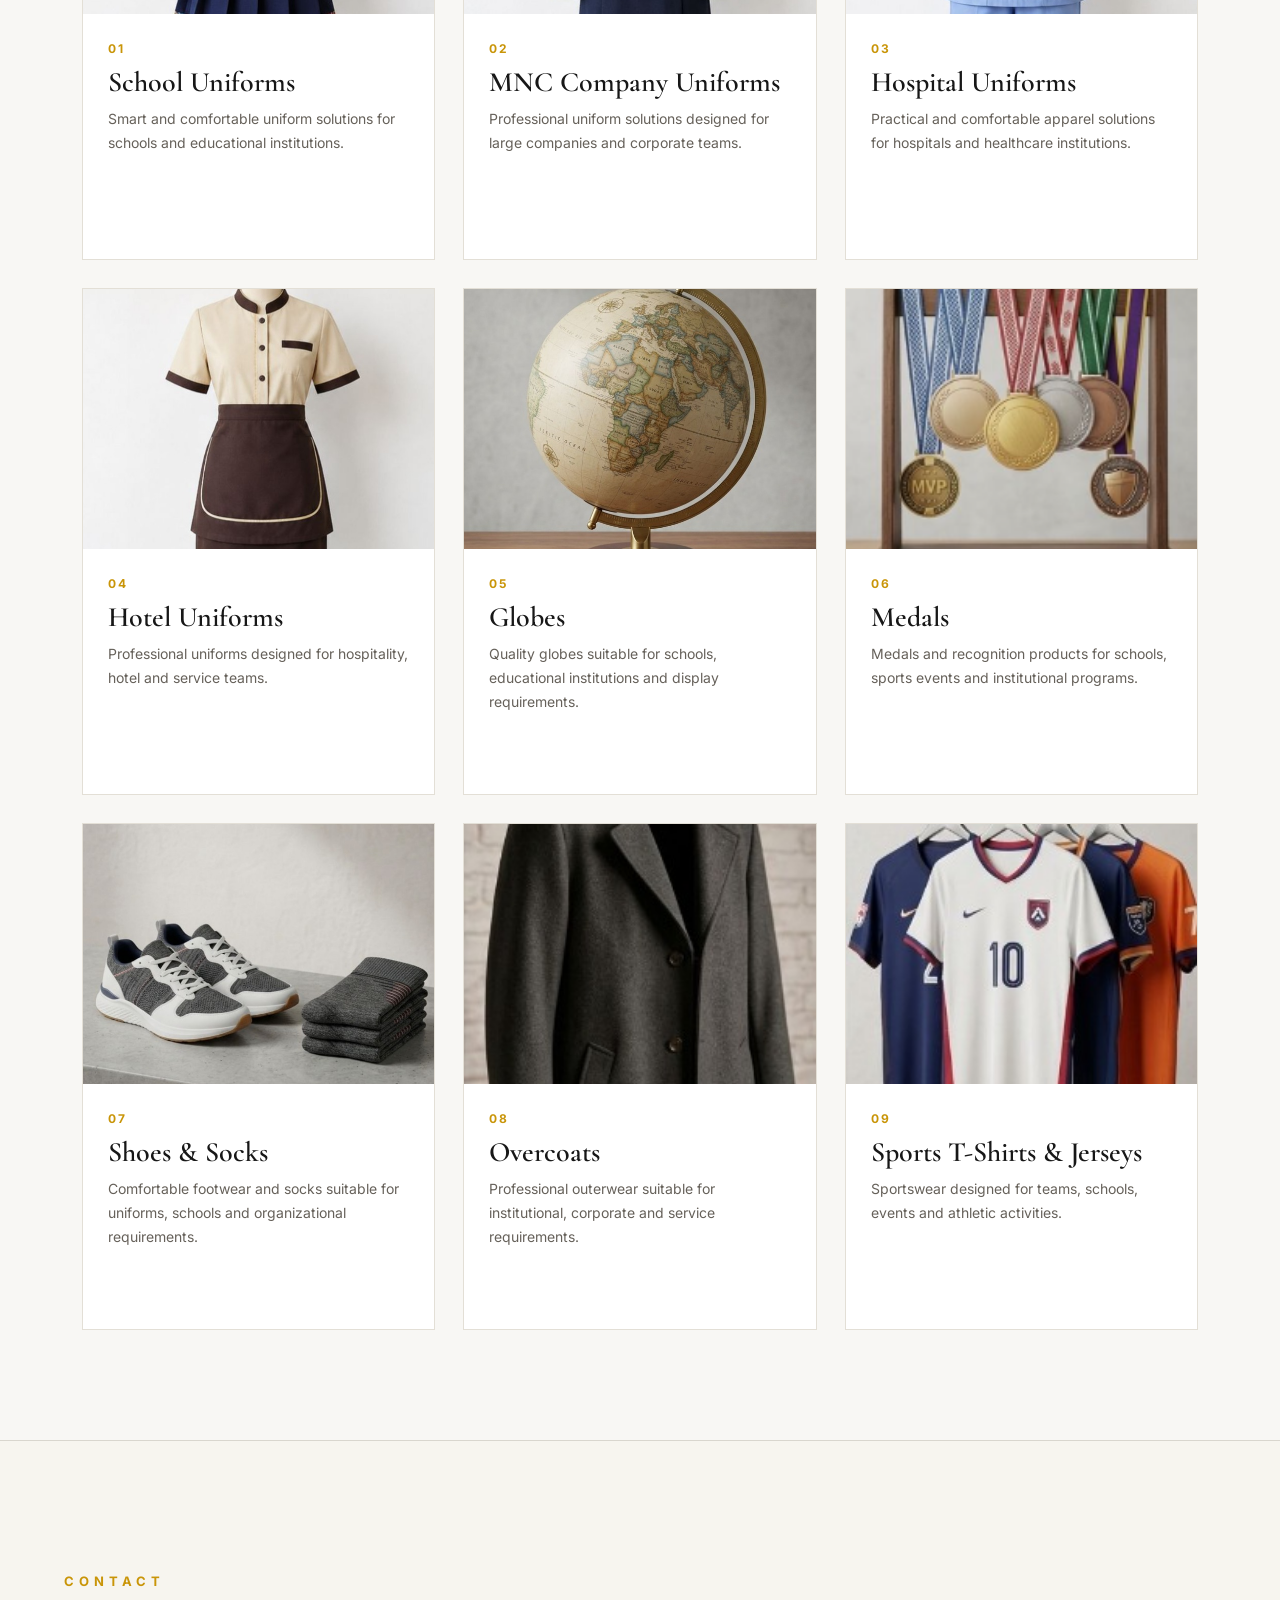
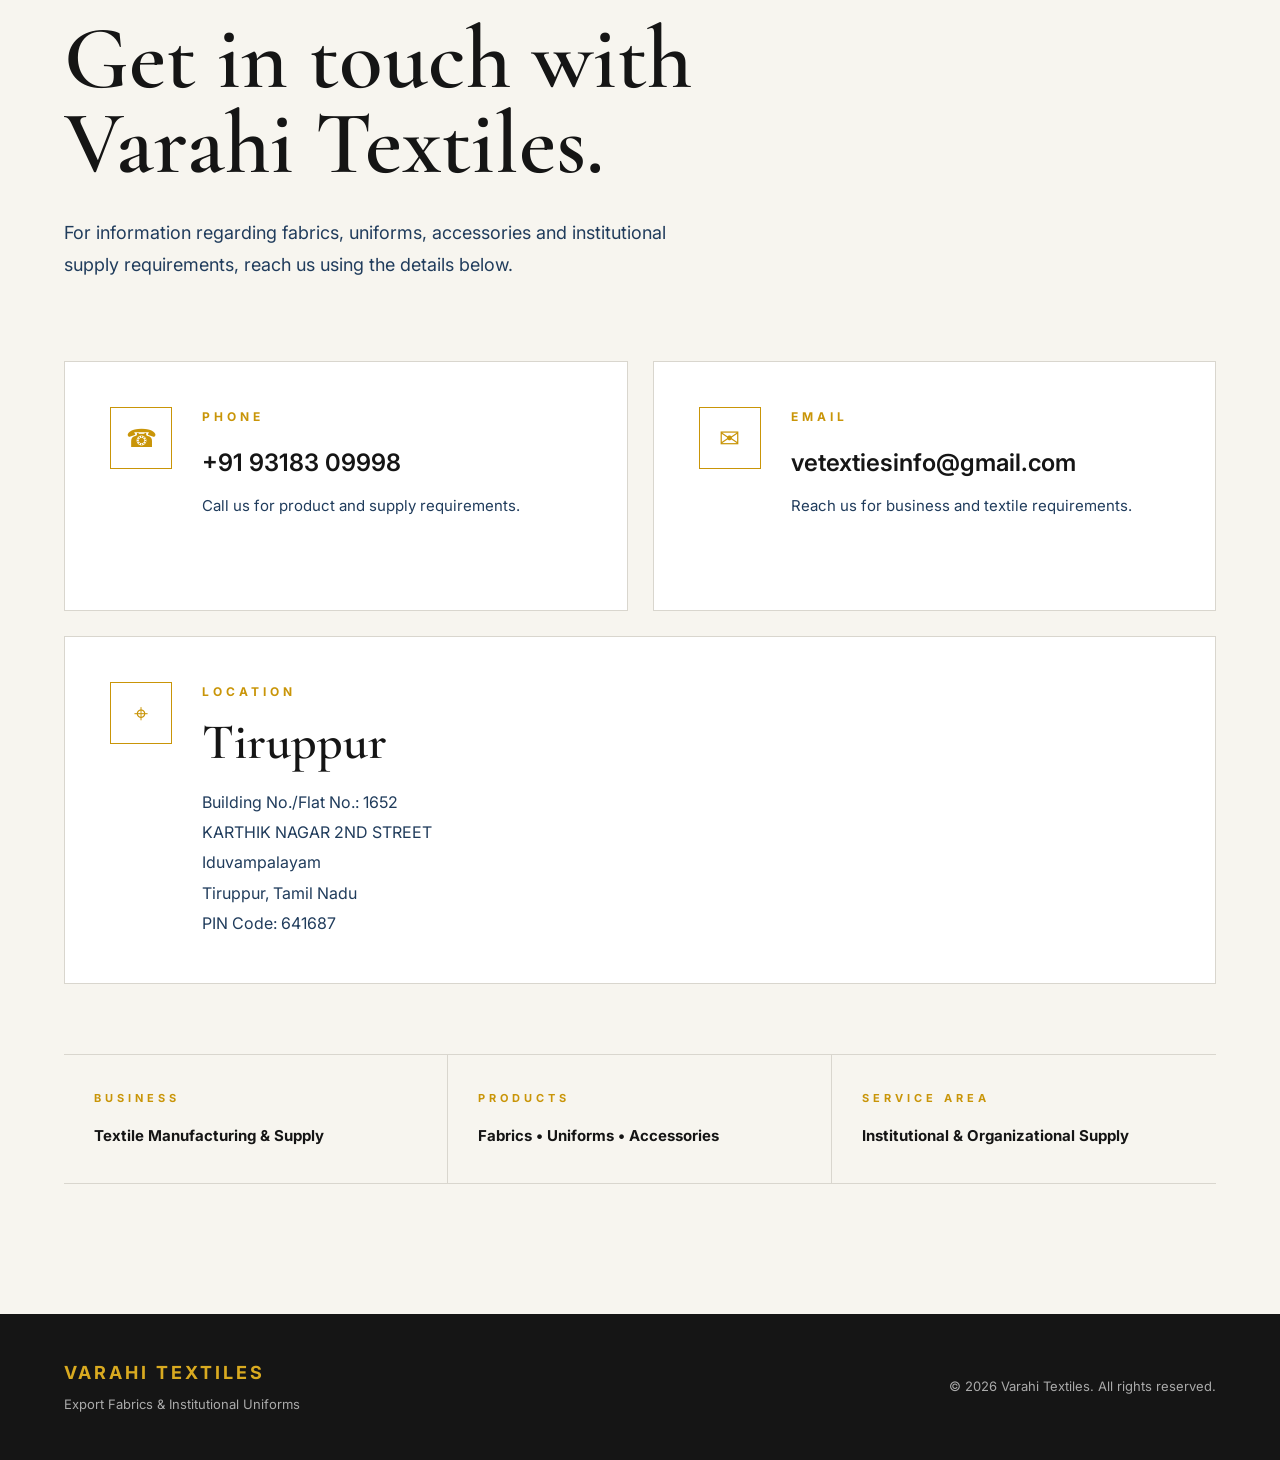
==== commit 2cfc21d5: "Update product categories and images" ====
--- a/index.html
+++ b/index.html
@@ -9,6 +9,7 @@
         content="Varahi Textiles - Manufacturer and supplier of export fabrics, uniforms and textile solutions for schools, corporates and institutions.">
 
     <title>Varahi Textiles | Export Fabrics & Uniforms</title>
+    <link rel="icon" type="image/png" href="images/logo.png">
 
     <!-- Google Fonts -->
     <link rel="preconnect" href="https://fonts.googleapis.com">
@@ -341,192 +342,120 @@
         <!-- ================= CATEGORIES ================= -->
 
 <section id="categories" class="categories-section">
-
     <div class="container categories-container">
 
         <div class="categories-header">
             <p class="section-label">OUR CATEGORIES</p>
-
-            <h2>
-                Uniforms, apparel &<br>
-                supporting products.
-            </h2>
-
+            <h2>Products for every requirement.</h2>
             <p class="categories-intro">
-                Explore our range of uniforms, sportswear and supporting
-                products supplied for schools, companies, healthcare,
-                hospitality and institutions.
+                Explore our range of uniforms, apparel and supporting products
+                supplied for schools, companies, healthcare, hospitality and institutions.
             </p>
         </div>
 
-
         <div class="categories-grid">
 
-            <!-- 01 SCHOOL UNIFORMS -->
-            <article class="category-card">
-                <div class="category-image">
-                    <img src="images/school-uniform.jpg"
-                         alt="School Uniforms">
-                </div>
-
+            <article class="category-card">
+                <div class="category-image">
+                    <img src="images/school-uniform.jpg" alt="School Uniforms">
+                </div>
                 <div class="category-content">
                     <span class="category-number">01</span>
                     <h3>School Uniforms</h3>
-                    <p>
-                        Uniform solutions for schools and educational
-                        institutions.
-                    </p>
-                </div>
-            </article>
-
-
-            <!-- 02 MNC COMPANY UNIFORMS -->
-            <article class="category-card">
-                <div class="category-image">
-                    <img src="images/mnc-uniform.jpg"
-                         alt="MNC Company Uniforms">
-                </div>
-
+                    <p>Smart and comfortable uniform solutions for schools and educational institutions.</p>
+                </div>
+            </article>
+
+            <article class="category-card">
+                <div class="category-image">
+                    <img src="images/mnc-uniform.jpg" alt="MNC Company Uniforms">
+                </div>
                 <div class="category-content">
                     <span class="category-number">02</span>
                     <h3>MNC Company Uniforms</h3>
-                    <p>
-                        Professional uniform solutions for multinational
-                        companies and large organizations.
-                    </p>
-                </div>
-            </article>
-
-
-            <!-- 03 HOSPITAL UNIFORMS -->
-            <article class="category-card">
-                <div class="category-image">
-                    <img src="images/hospital-uniform.jpg"
-                         alt="Hospital Uniforms">
-                </div>
-
+                    <p>Professional uniform solutions designed for large companies and corporate teams.</p>
+                </div>
+            </article>
+
+            <article class="category-card">
+                <div class="category-image">
+                    <img src="images/hospital-uniform.jpg" alt="Hospital Uniforms">
+                </div>
                 <div class="category-content">
                     <span class="category-number">03</span>
                     <h3>Hospital Uniforms</h3>
-                    <p>
-                        Uniform and apparel solutions for hospitals,
-                        clinics and healthcare institutions.
-                    </p>
-                </div>
-            </article>
-
-
-            <!-- 04 HOTEL UNIFORMS -->
-            <article class="category-card">
-                <div class="category-image">
-                    <img src="images/hotel-uniform.jpg"
-                         alt="Hotel Uniforms">
-                </div>
-
+                    <p>Practical and comfortable apparel solutions for hospitals and healthcare institutions.</p>
+                </div>
+            </article>
+
+            <article class="category-card">
+                <div class="category-image">
+                    <img src="images/hotel-uniform.jpg" alt="Hotel Uniforms">
+                </div>
                 <div class="category-content">
                     <span class="category-number">04</span>
                     <h3>Hotel Uniforms</h3>
-                    <p>
-                        Professional apparel solutions for hotels,
-                        hospitality and service teams.
-                    </p>
-                </div>
-            </article>
-
-
-            <!-- 05 SPORTSWEAR -->
-            <article class="category-card">
-                <div class="category-image">
-                    <img src="images/sports-tshirts.jpg"
-                         alt="Sports T-Shirts and Jerseys">
-                </div>
-
+                    <p>Professional uniforms designed for hospitality, hotel and service teams.</p>
+                </div>
+            </article>
+
+            <article class="category-card">
+                <div class="category-image">
+                    <img src="images/globes.jpg" alt="Globes">
+                </div>
                 <div class="category-content">
                     <span class="category-number">05</span>
-                    <h3>Sportswear</h3>
-                    <p>
-                        Sports T-shirts and jerseys for teams, schools,
-                        events and activities.
-                    </p>
-                </div>
-            </article>
-
-
-            <!-- 06 FOOTWEAR -->
-            <article class="category-card">
-                <div class="category-image">
-                    <img src="images/shoes.jpg"
-                         alt="Shoes and Socks">
-                </div>
-
+                    <h3>Globes</h3>
+                    <p>Quality globes suitable for schools, educational institutions and display requirements.</p>
+                </div>
+            </article>
+
+            <article class="category-card">
+                <div class="category-image">
+                    <img src="images/medals.png" alt="Medals">
+                </div>
                 <div class="category-content">
                     <span class="category-number">06</span>
-                    <h3>Footwear</h3>
-                    <p>
-                        Shoes and socks suitable for school uniforms,
-                        institutions and organizations.
-                    </p>
-                </div>
-            </article>
-
-
-            <!-- 07 OVERCOATS -->
-            <article class="category-card">
-                <div class="category-image">
-                    <img src="images/overcoats.jpg"
-                         alt="Overcoats">
-                </div>
-
+                    <h3>Medals</h3>
+                    <p>Medals and recognition products for schools, sports events and institutional programs.</p>
+                </div>
+            </article>
+
+            <article class="category-card">
+                <div class="category-image">
+                    <img src="images/shoes.jpg" alt="Shoes and Socks">
+                </div>
                 <div class="category-content">
                     <span class="category-number">07</span>
+                    <h3>Shoes &amp; Socks</h3>
+                    <p>Comfortable footwear and socks suitable for uniforms, schools and organizational requirements.</p>
+                </div>
+            </article>
+
+            <article class="category-card">
+                <div class="category-image">
+                    <img src="images/overcoats.jpg" alt="Overcoats">
+                </div>
+                <div class="category-content">
+                    <span class="category-number">08</span>
                     <h3>Overcoats</h3>
-                    <p>
-                        Professional overcoats for institutional and
-                        workplace requirements.
-                    </p>
-                </div>
-            </article>
-
-
-            <!-- 08 MEDALS -->
-            <article class="category-card">
-                <div class="category-image">
-                    <img src="images/medals.jpg"
-                         alt="Medals">
-                </div>
-
-                <div class="category-content">
-                    <span class="category-number">08</span>
-                    <h3>Medals</h3>
-                    <p>
-                        Medals suitable for schools, competitions,
-                        institutions and events.
-                    </p>
-                </div>
-            </article>
-
-
-            <!-- 09 GLOBES -->
-            <article class="category-card">
-                <div class="category-image">
-                    <img src="images/globes.jpg"
-                         alt="Globes">
-                </div>
-
+                    <p>Professional outerwear suitable for institutional, corporate and service requirements.</p>
+                </div>
+            </article>
+
+            <article class="category-card">
+                <div class="category-image">
+                    <img src="images/sports-tshirts.jpg" alt="Sports T-Shirts and Jerseys">
+                </div>
                 <div class="category-content">
                     <span class="category-number">09</span>
-                    <h3>Globes</h3>
-                    <p>
-                        Educational globes and supporting products for
-                        schools and institutions.
-                    </p>
+                    <h3>Sports T-Shirts &amp; Jerseys</h3>
+                    <p>Sportswear designed for teams, schools, events and athletic activities.</p>
                 </div>
             </article>
 
         </div>
-
     </div>
-
 </section>
 
 
@@ -750,3 +679,5 @@
 
 </html>
 
+
+
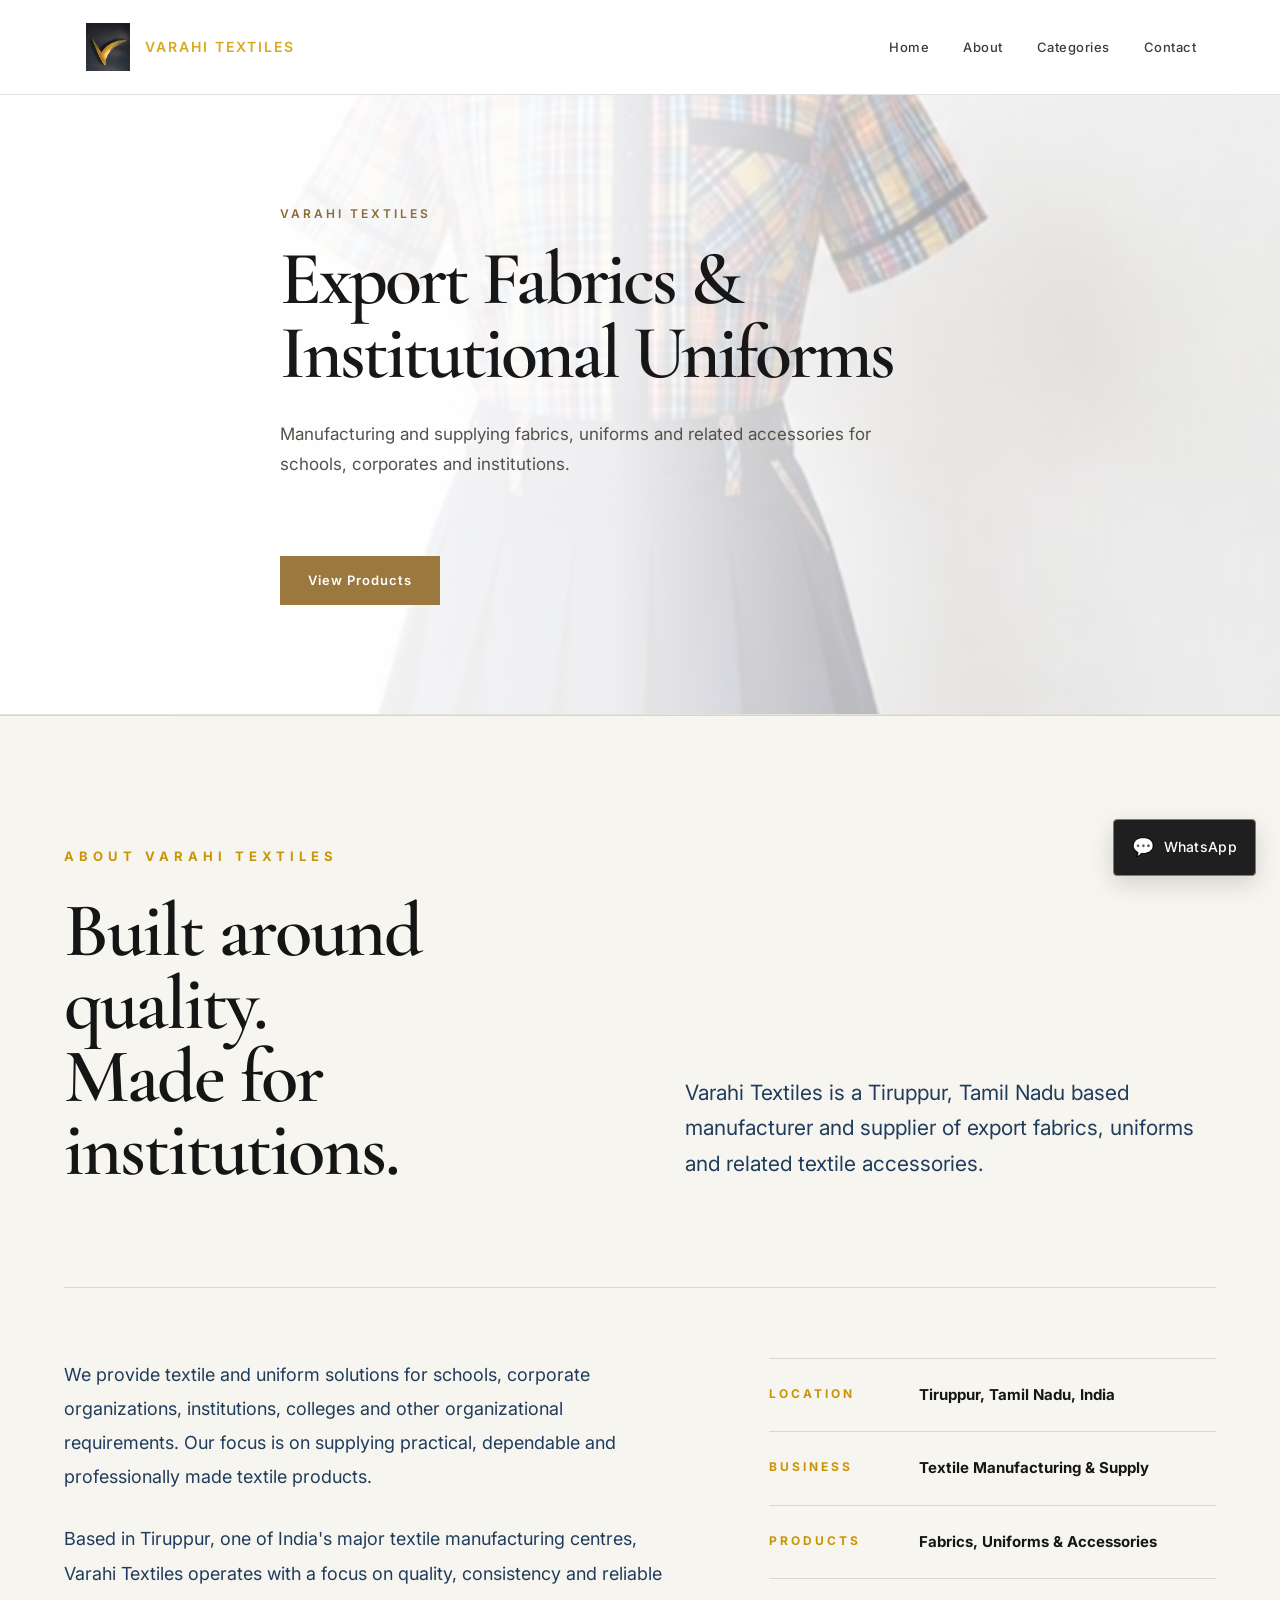
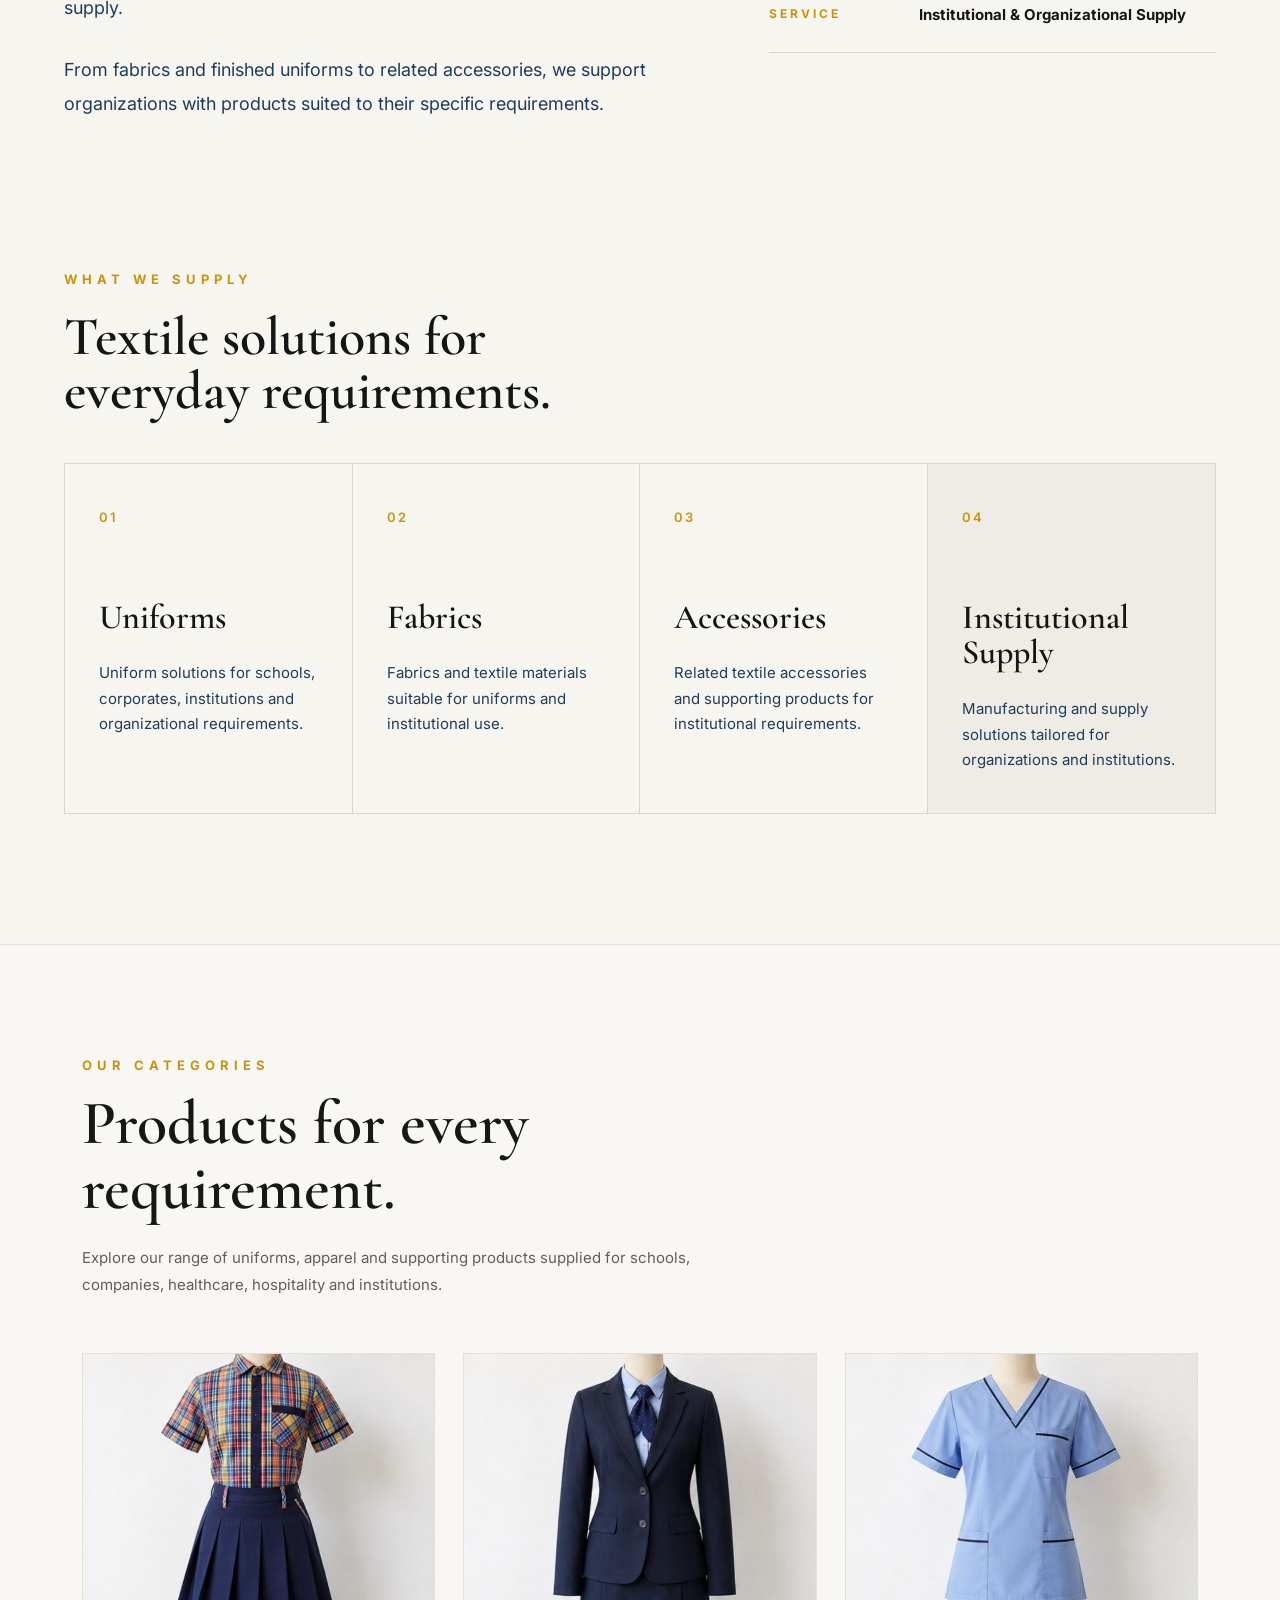
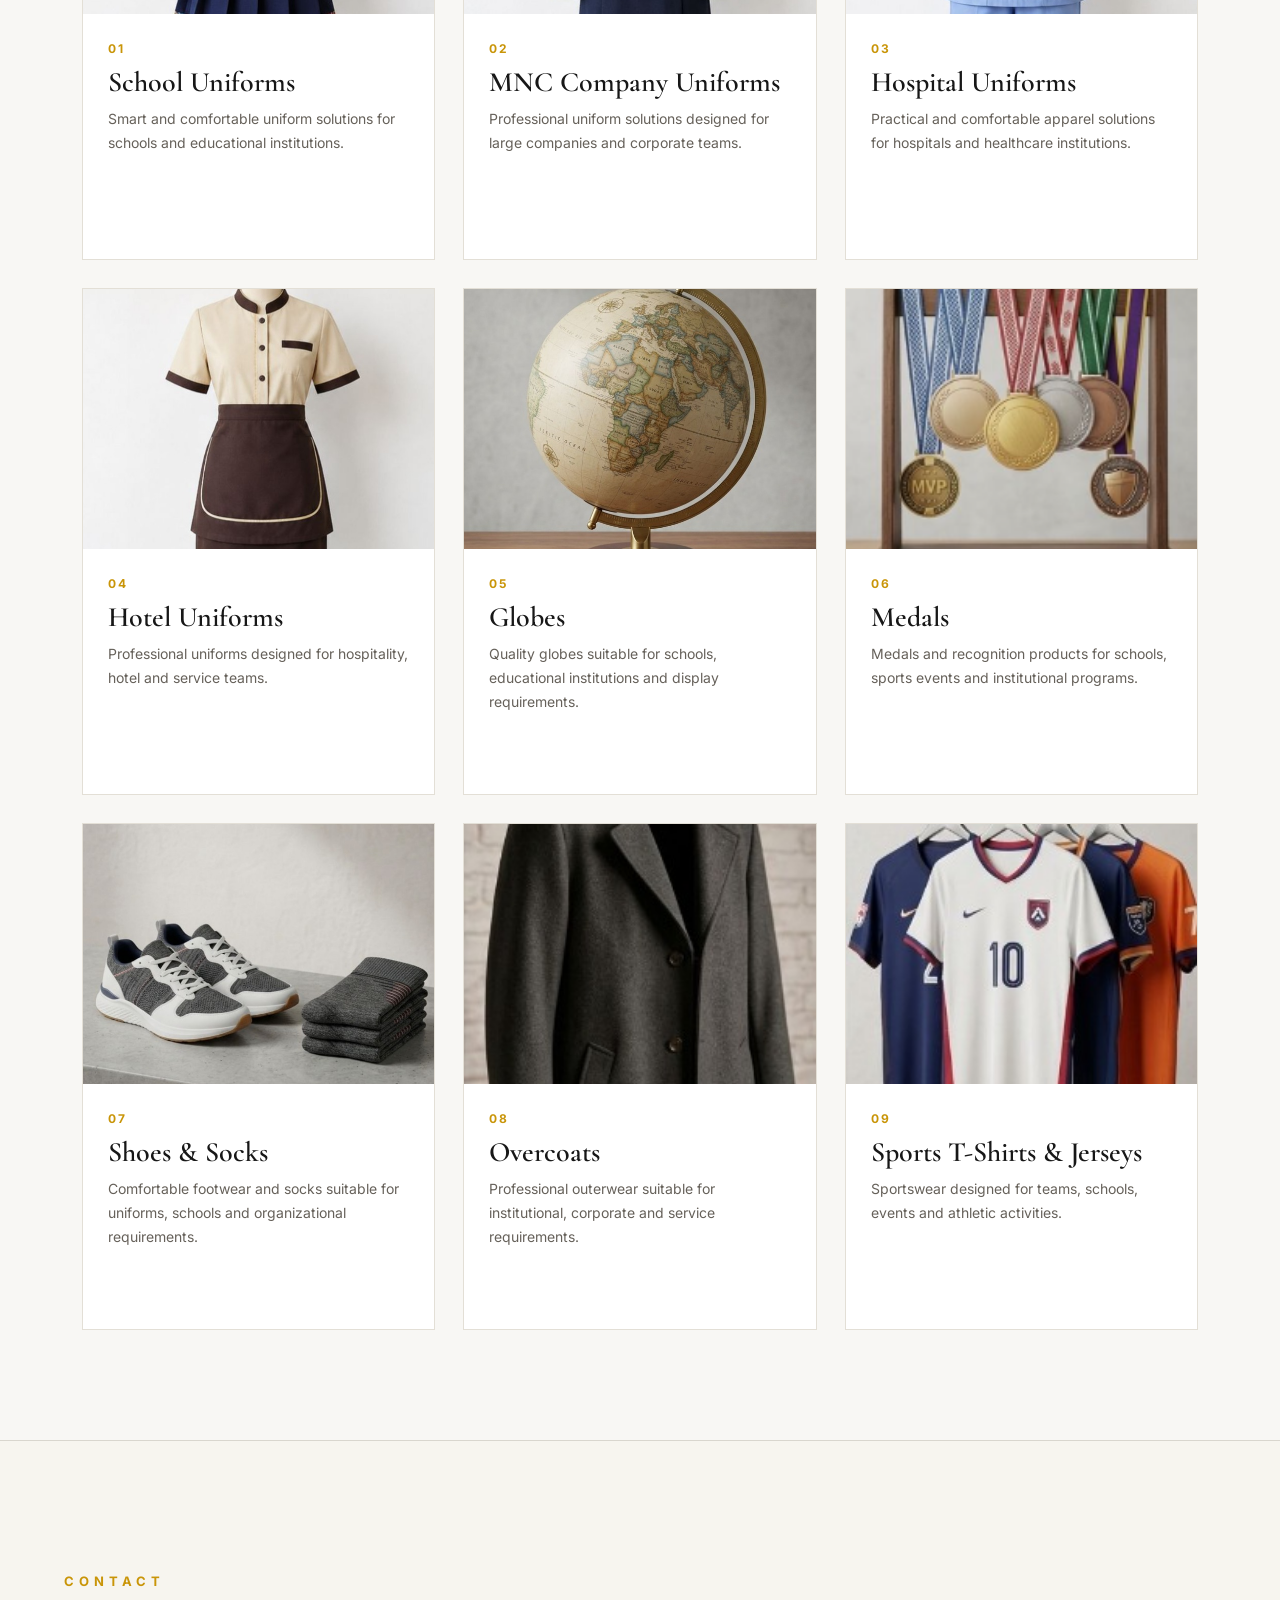
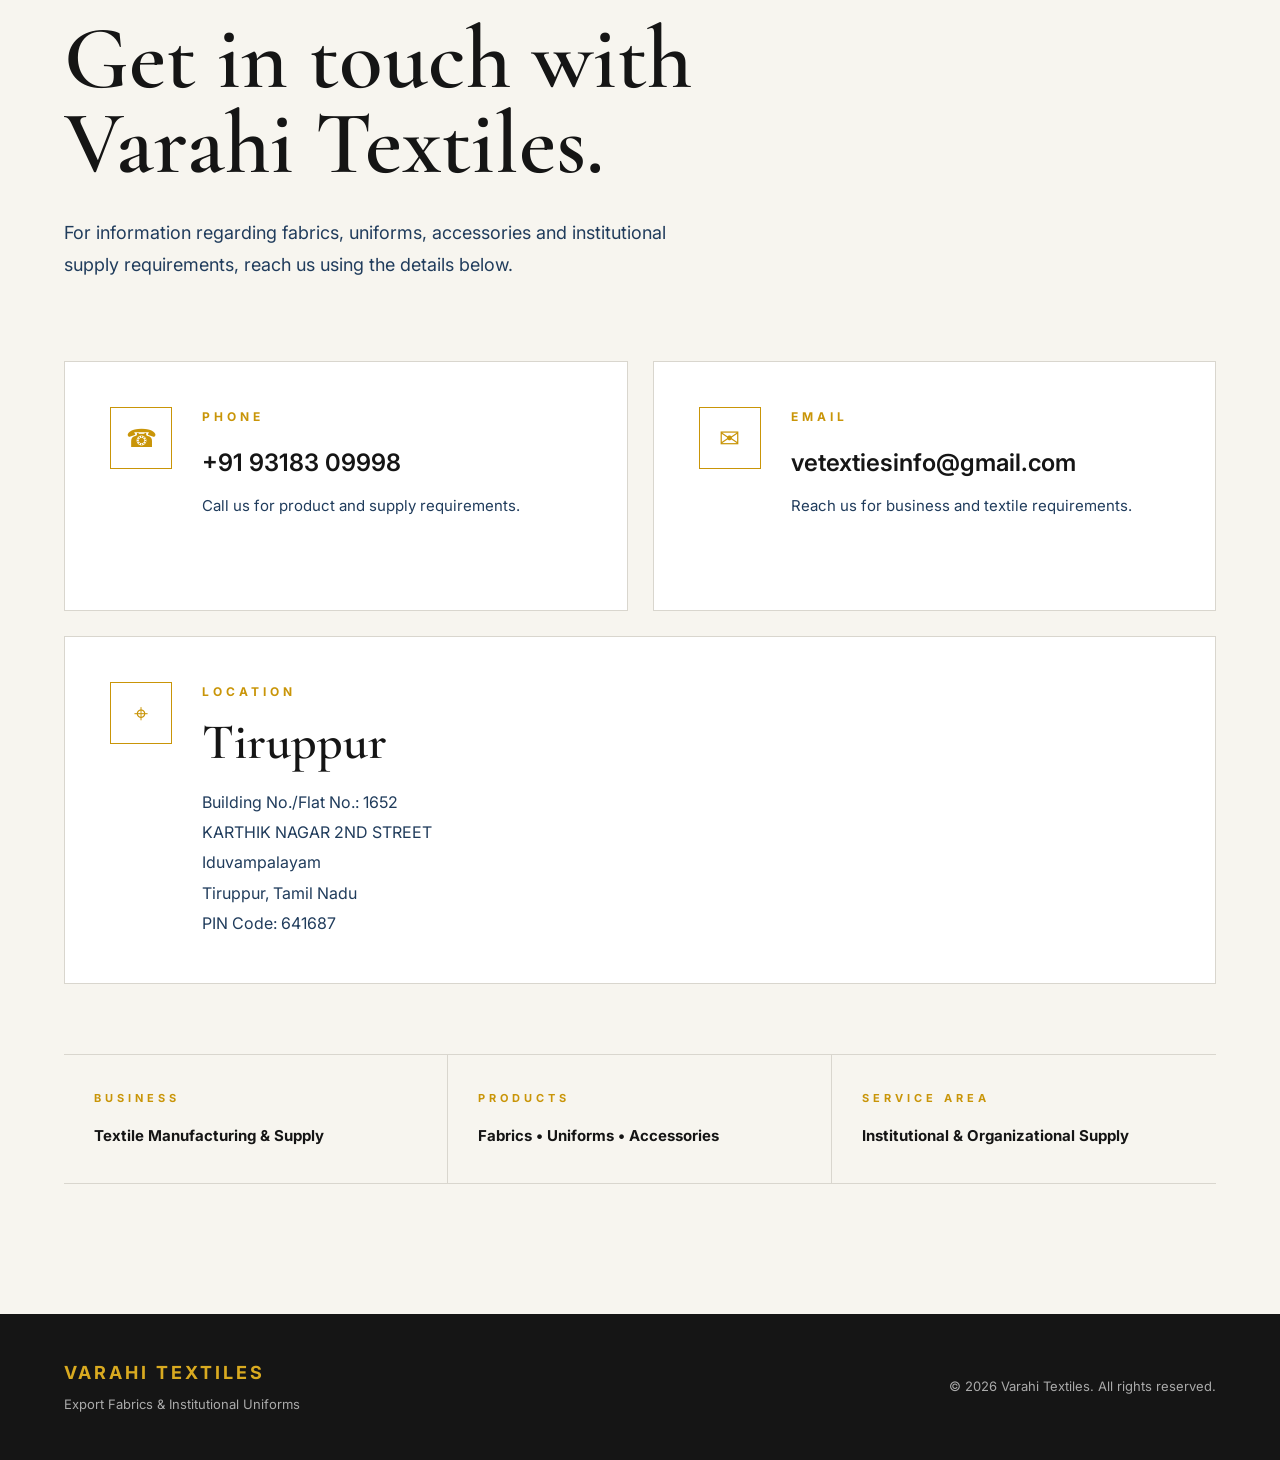
==== commit 296560df: "Add WhatsApp contact button" ====
--- a/index.html
+++ b/index.html
@@ -674,6 +674,17 @@
     <!-- JavaScript -->
 
     <script src="js/script.js"></script>
+    <!-- WHATSAPP BUTTON -->
+<a
+    href="https://wa.me/919318309998?text=Hello%20Varahi%20Textiles%2C%20I%20would%20like%20to%20know%20more%20about%20your%20products."
+    class="whatsapp-button"
+    target="_blank"
+    rel="noopener"
+    aria-label="Chat with Varahi Textiles on WhatsApp"
+>
+    <span>💬</span>
+    <strong>WhatsApp</strong>
+</a>
 
 </body>
 
--- a/css/style.css
+++ b/css/style.css
@@ -2208,3 +2208,157 @@
 
 }
 
+/* =====================================================
+   FINAL RESPONSIVE NAVIGATION FIX
+   ===================================================== */
+
+/* Desktop */
+.nav-menu {
+    display: flex;
+    align-items: center;
+    gap: 34px;
+}
+
+.menu-toggle {
+    display: none;
+}
+
+/* Mobile */
+@media (max-width: 768px) {
+
+    .nav-container {
+        position: relative;
+    }
+
+    .menu-toggle {
+        display: flex;
+        align-items: center;
+        justify-content: center;
+
+        width: 42px;
+        height: 42px;
+
+        border: 1px solid #d8d4ca;
+        background: #ffffff;
+        color: #111111;
+
+        font-size: 22px;
+        line-height: 1;
+
+        cursor: pointer;
+        padding: 0;
+    }
+
+    .nav-menu {
+        position: absolute;
+
+        top: calc(100% + 8px);
+        left: 18px;
+        right: 18px;
+
+        display: none;
+        flex-direction: column;
+        align-items: stretch;
+
+        gap: 0;
+        padding: 10px 18px;
+
+        background: #ffffff;
+        border: 1px solid #eeeae2;
+
+        z-index: 1000;
+    }
+
+    /* OPEN */
+    .nav-menu.active {
+        display: flex;
+    }
+
+    .nav-menu a {
+        display: block;
+        width: 100%;
+
+        padding: 14px 8px;
+
+        color: #3f3b36;
+        text-decoration: none;
+
+        border-bottom: 1px solid #eeeae2;
+    }
+
+    .nav-menu a:last-child {
+        border-bottom: none;
+    }
+}
+
+/* Hide hamburger on desktop */
+@media (min-width: 769px) {
+    .menu-toggle {
+        display: none;
+    }
+
+    .nav-menu {
+        display: flex;
+    }
+}
+
+/* =====================================================
+   WHATSAPP BUTTON
+   ===================================================== */
+
+.whatsapp-button {
+    position: fixed;
+    right: 24px;
+    bottom: 24px;
+
+    display: flex;
+    align-items: center;
+    gap: 9px;
+
+    padding: 13px 18px;
+
+    background: #1f1f1f;
+    color: #ffffff;
+
+    text-decoration: none;
+
+    border: 1px solid #9a783e;
+    border-radius: 4px;
+
+    font-size: 14px;
+    letter-spacing: 0.3px;
+
+    box-shadow: 0 8px 25px rgba(0, 0, 0, 0.15);
+
+    z-index: 9999;
+
+    transition: transform 0.25s ease, box-shadow 0.25s ease;
+}
+
+.whatsapp-button span {
+    font-size: 18px;
+}
+
+.whatsapp-button strong {
+    font-weight: 500;
+}
+
+.whatsapp-button:hover {
+    transform: translateY(-3px);
+    box-shadow: 0 12px 30px rgba(0, 0, 0, 0.22);
+}
+
+@media (max-width: 600px) {
+
+    .whatsapp-button {
+        right: 16px;
+        bottom: 16px;
+
+        padding: 12px 15px;
+    }
+
+    .whatsapp-button strong {
+        font-size: 13px;
+    }
+}
+
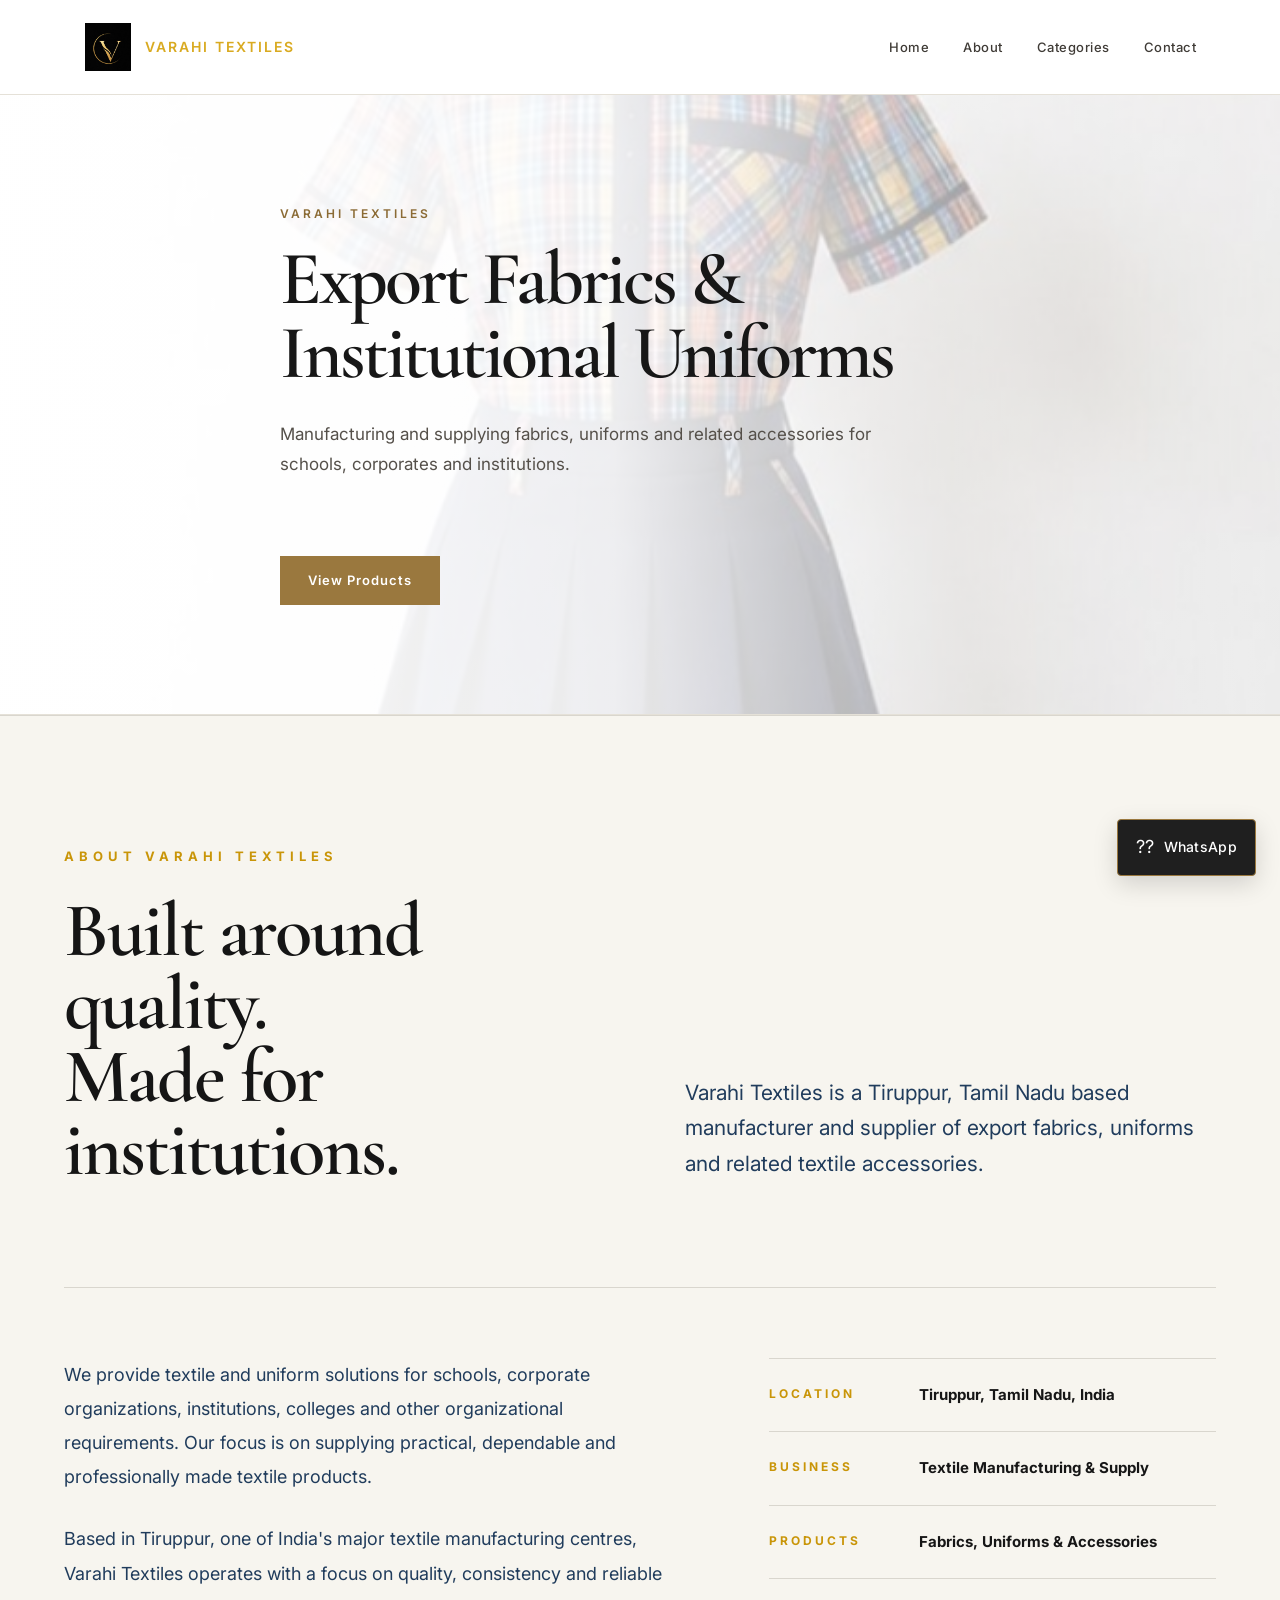
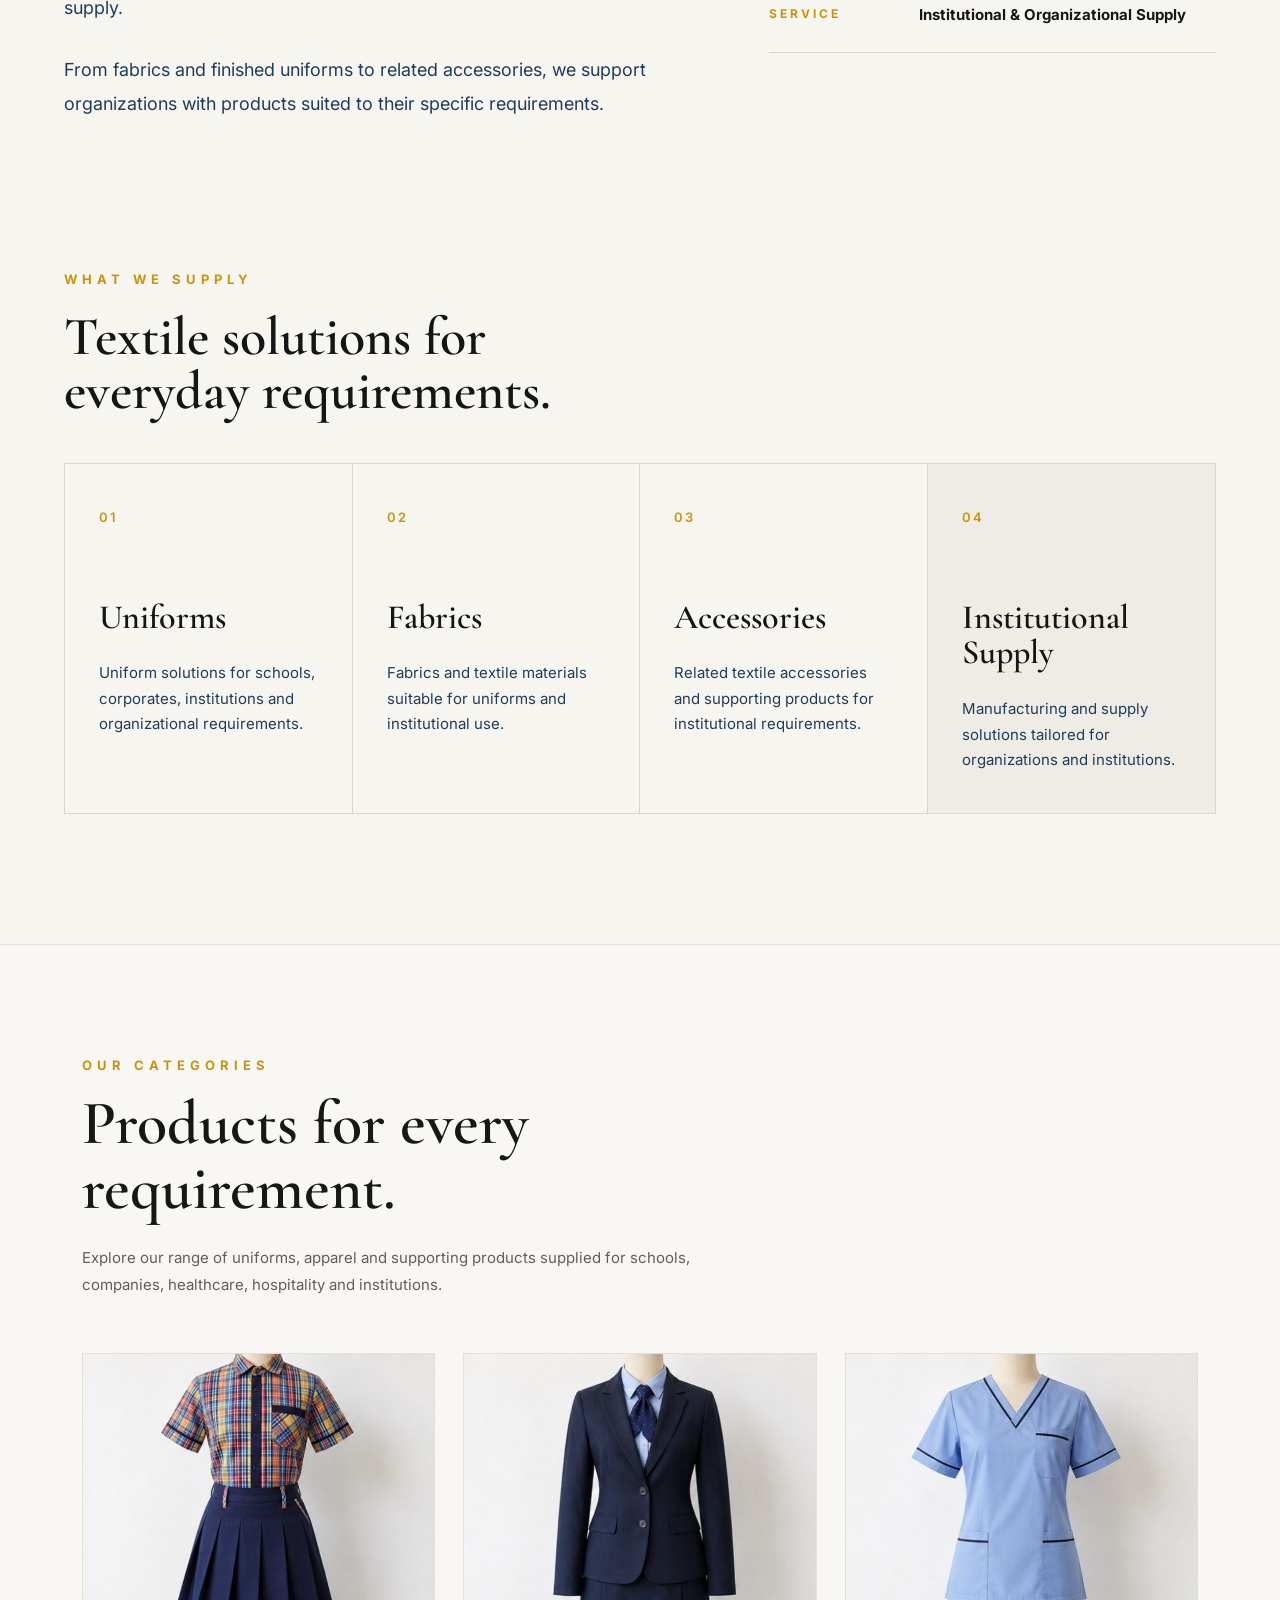
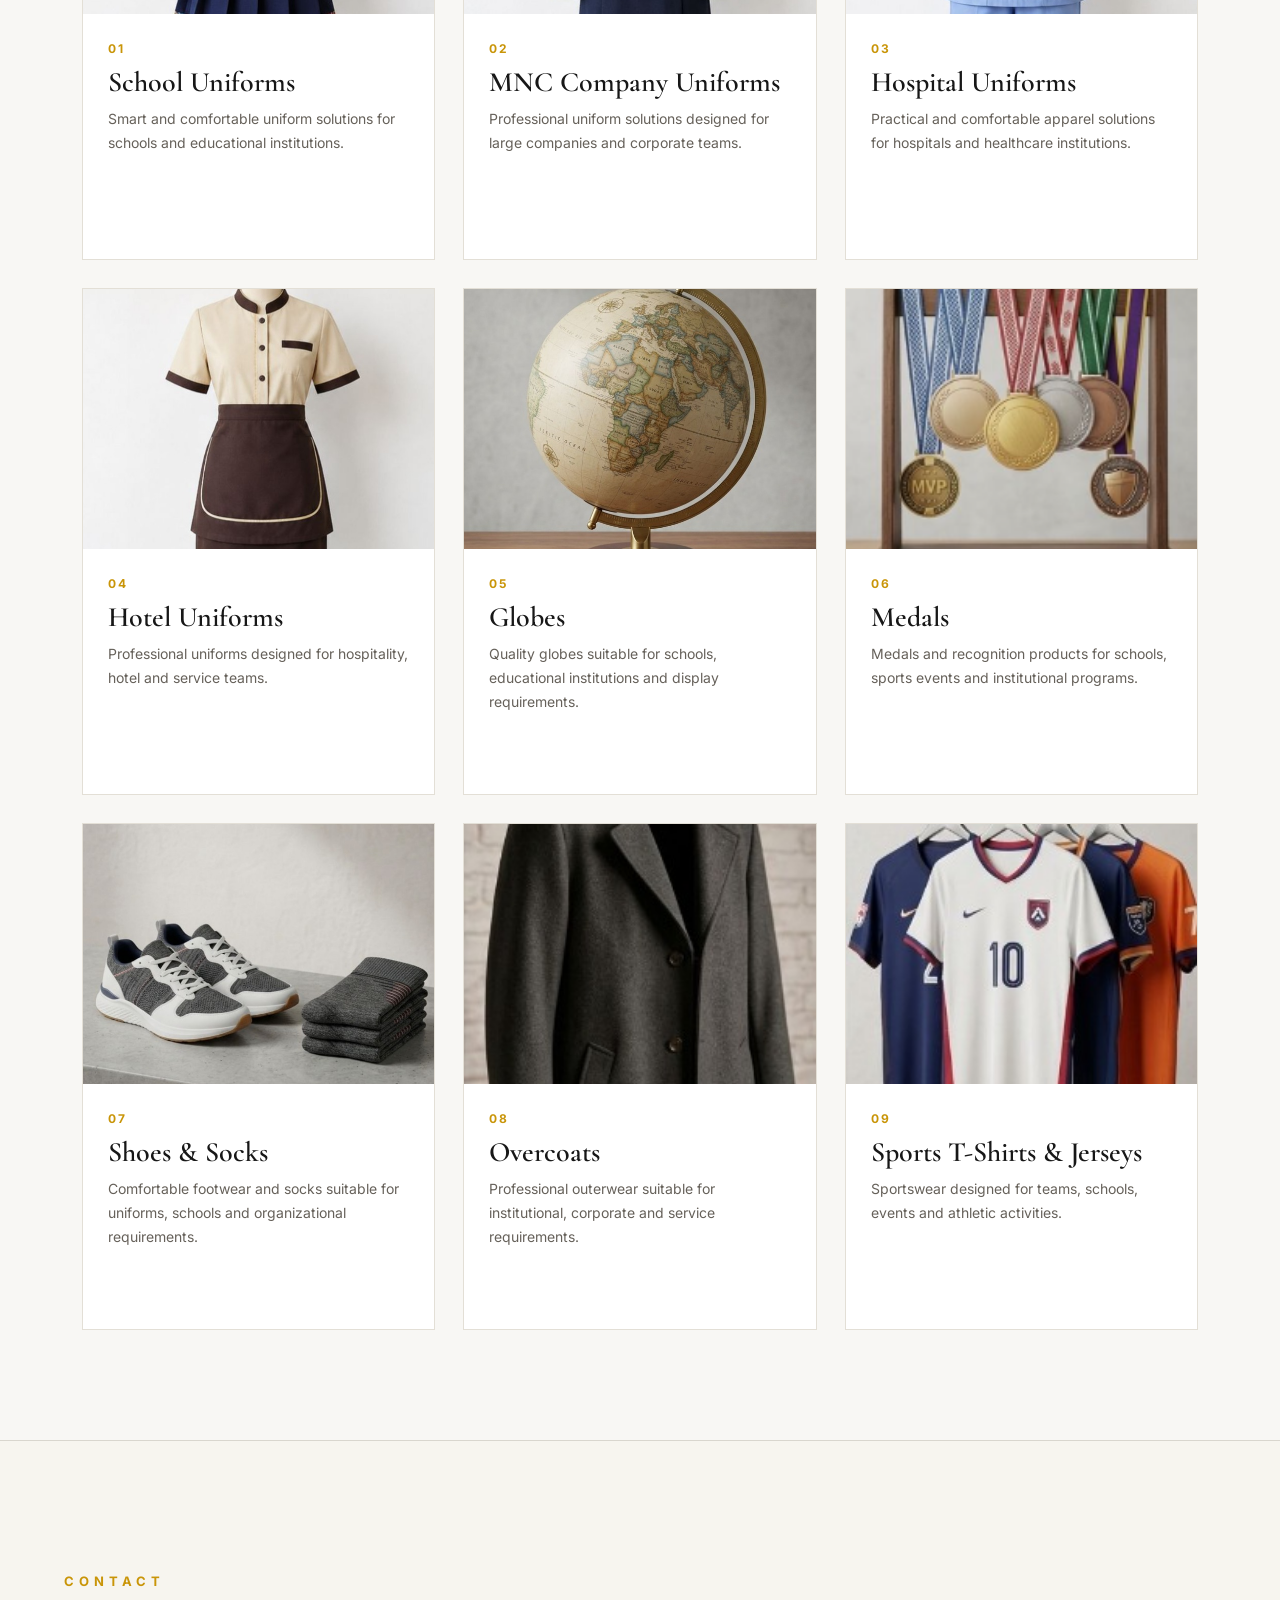
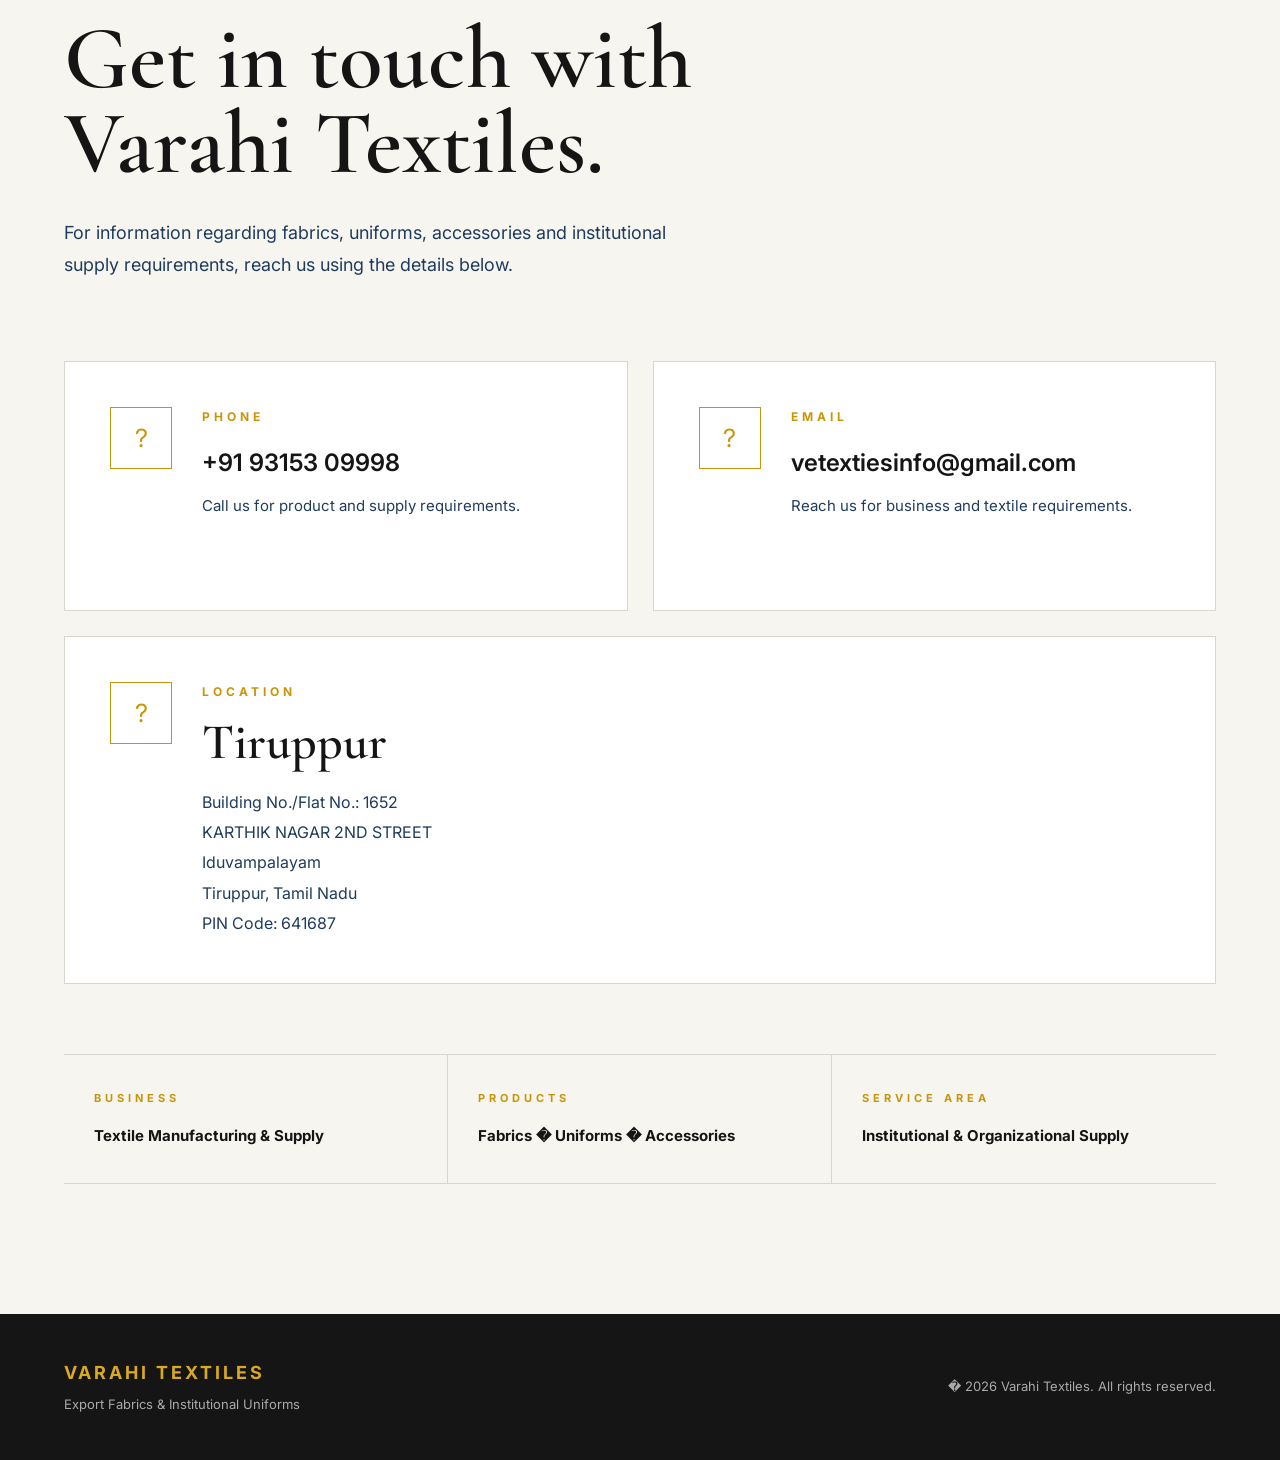
==== commit f68cb8a7: "Update logo and phone number" ====
--- a/index.html
+++ b/index.html
@@ -1,9 +1,29 @@
-﻿<!DOCTYPE html>
+<!DOCTYPE html>
 <html lang="en">
 
 <head>
     <meta charset="UTF-8">
     <meta name="viewport" content="width=device-width, initial-scale=1.0">
+    <meta name="description" content="Varahi Textiles supplies quality school, MNC, hospital and hotel uniforms, sports T-shirts, jerseys, shoes, socks, overcoats, gloves, medals and globes.">
+
+<meta name="keywords" content="Varahi Textiles, uniforms, school uniforms, MNC uniforms, hospital uniforms, hotel uniforms, corporate uniforms, sports jerseys, sports T-shirts, shoes, socks, overcoats, gloves, medals, globes">
+
+<meta name="author" content="Varahi Textiles">
+
+<link rel="canonical" href="https://theboral12.github.io/varahi-textiles/">
+
+<!-- Open Graph -->
+<meta property="og:title" content="Varahi Textiles | Uniforms & Textile Products">
+<meta property="og:description" content="Quality uniform and textile product solutions for schools, companies, hospitals, hotels and institutions.">
+<meta property="og:type" content="website">
+<meta property="og:url" content="https://theboral12.github.io/varahi-textiles/">
+<meta property="og:image" content="https://theboral12.github.io/varahi-textiles/images/logo.png">
+
+<!-- Twitter Card -->
+<meta name="twitter:card" content="summary">
+<meta name="twitter:title" content="Varahi Textiles | Uniforms & Textile Products">
+<meta name="twitter:description" content="Quality uniform and textile product solutions for schools, companies, hospitals, hotels and institutions.">
+<meta name="twitter:image" content="https://theboral12.github.io/varahi-textiles/images/logo.png">
 
     <meta name="description"
         content="Varahi Textiles - Manufacturer and supplier of export fabrics, uniforms and textile solutions for schools, corporates and institutions.">
@@ -59,7 +79,7 @@
                 id="menuToggle"
                 aria-label="Open navigation menu">
 
-                ☰
+                ?
 
             </button>
 
@@ -496,7 +516,7 @@
                     <div class="contact-card">
 
                         <div class="contact-icon">
-                            ☎
+                            ?
                         </div>
 
                         <div class="contact-card-content">
@@ -505,8 +525,8 @@
                                 PHONE
                             </span>
 
-                            <a href="tel:+919318309998">
-                                +91 93183 09998
+                            <a href="tel:+919315309998">
+                                +91 93153 09998
                             </a>
 
                             <p>
@@ -525,7 +545,7 @@
                     <div class="contact-card">
 
                         <div class="contact-icon">
-                            ✉
+                            ?
                         </div>
 
                         <div class="contact-card-content">
@@ -554,7 +574,7 @@
                     <div class="contact-card location-card">
 
                         <div class="contact-icon">
-                            ⌖
+                            ?
                         </div>
 
                         <div class="contact-card-content">
@@ -611,7 +631,7 @@
                         </span>
 
                         <strong>
-                            Fabrics • Uniforms • Accessories
+                            Fabrics � Uniforms � Accessories
                         </strong>
 
                     </div>
@@ -662,7 +682,7 @@
 
 
             <p class="copyright">
-                © 2026 Varahi Textiles. All rights reserved.
+                � 2026 Varahi Textiles. All rights reserved.
             </p>
 
         </div>
@@ -676,13 +696,13 @@
     <script src="js/script.js"></script>
     <!-- WHATSAPP BUTTON -->
 <a
-    href="https://wa.me/919318309998?text=Hello%20Varahi%20Textiles%2C%20I%20would%20like%20to%20know%20more%20about%20your%20products."
+    href="https://wa.me/919315309998?text=Hello%20Varahi%20Textiles%2C%20I%20would%20like%20to%20know%20more%20about%20your%20products."
     class="whatsapp-button"
     target="_blank"
     rel="noopener"
     aria-label="Chat with Varahi Textiles on WhatsApp"
 >
-    <span>💬</span>
+    <span>??</span>
     <strong>WhatsApp</strong>
 </a>
 
@@ -692,3 +712,5 @@
 
 
 
+
+
